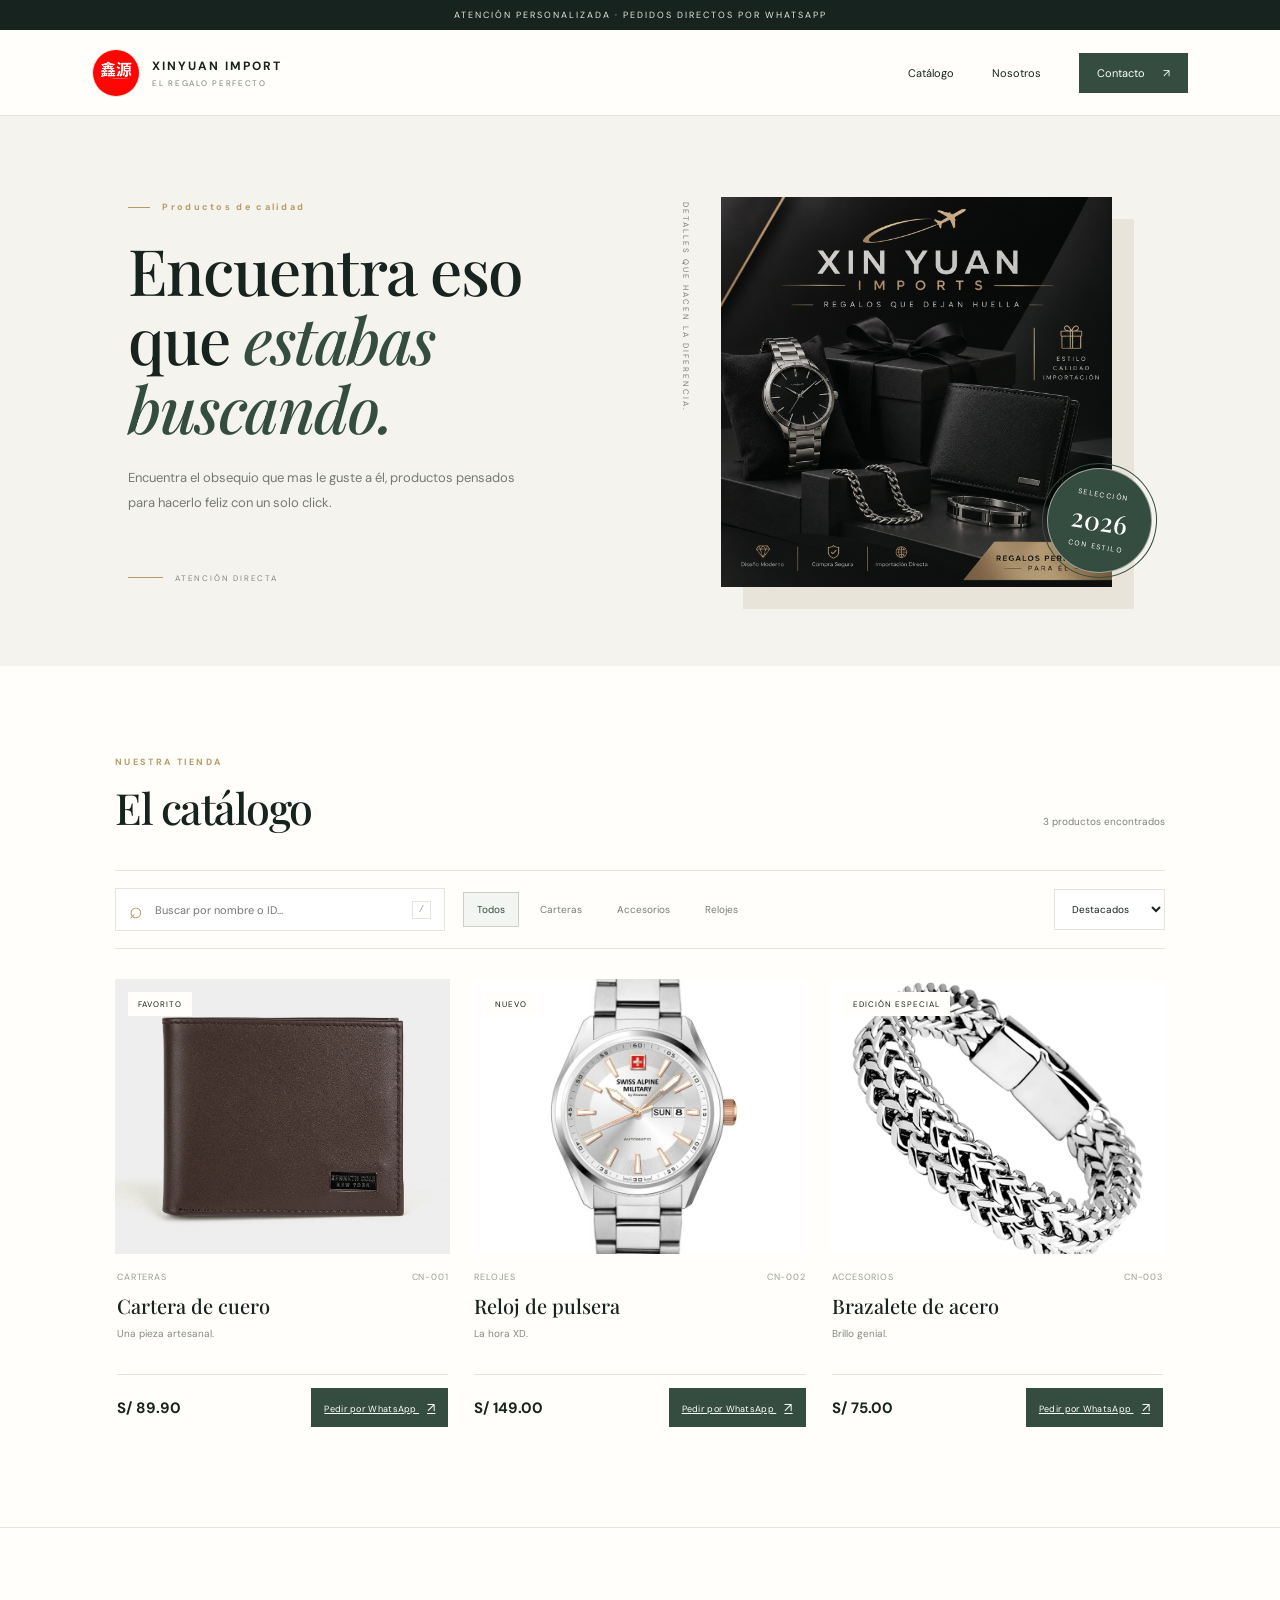
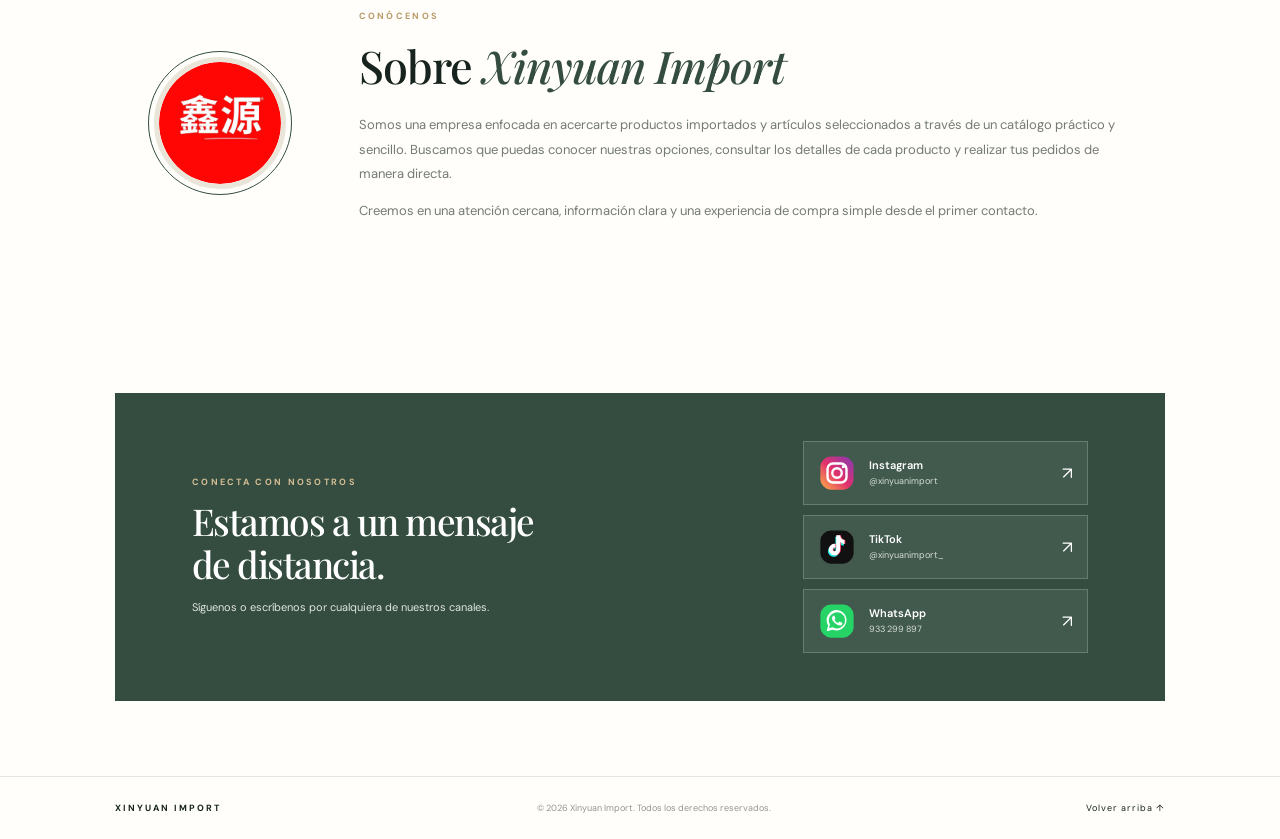
==== index.html @ 31ba53df "Primera beta" ====
<!doctype html>
<html lang="es">
<head>
  <meta charset="utf-8">
  <meta name="viewport" content="width=device-width, initial-scale=1">
  <meta name="theme-color" content="#101a17">
  <meta name="description" content="Xinyuan Import: catálogo de productos importados y atención directa por redes sociales.">
  <title>Xinyuan Import — Catálogo</title>
  <link rel="preconnect" href="https://fonts.googleapis.com">
  <link rel="preconnect" href="https://fonts.gstatic.com" crossorigin>
  <link href="https://fonts.googleapis.com/css2?family=DM+Sans:wght@400;500;600;700&family=Playfair+Display:wght@500;600;700&display=swap" rel="stylesheet">
  <link rel="stylesheet" href="styles.css">
</head>
<body>
  <div class="announcement">ATENCIÓN PERSONALIZADA · PEDIDOS DIRECTOS POR WHATSAPP</div>
  <header class="site-header">
    <a class="brand" href="#" aria-label="Xinyuan Import, inicio">
      <img class="brand-logo" src="img/logo.png" alt="Logo Xinyuan Import">
      <span><strong>XINYUAN IMPORT</strong><small>EL REGALO PERFECTO</small></span>
    </a>
    <nav><a href="#catalogo">Catálogo</a><a href="#nosotros">Nosotros</a><a class="nav-contact" href="#contacto">Contacto <span>↗</span></a></nav>
    <button class="menu-toggle" aria-label="Abrir menú">☰</button>
  </header>

  <main>
    <section class="hero">
      <div class="hero-copy">
        <p class="eyebrow"><span></span> Productos de calidad</p>
        <h1>Encuentra eso<br>que <em>estabas buscando.</em></h1>
        <p class="hero-desc">Encuentra el obsequio que mas le guste a él, productos pensados para hacerlo feliz con un solo click.</p>
        <div class="hero-note"><span class="note-line"></span> ATENCIÓN DIRECTA</div>
      </div>
      <div class="hero-art">
        <div class="hero-image"></div>
        <div class="hero-stamp"><span>SELECCIÓN</span><b>2026</b><span>CON ESTILO</span></div>
        <div class="hero-caption">DETALLES QUE HACEN LA DIFERENCIA.</div>
      </div>
    </section>

    <section class="catalog-section" id="catalogo">
      <div class="section-heading">
        <div><p class="eyebrow">NUESTRA TIENDA</p><h2>El catálogo</h2></div>
        <p class="results-label" id="resultsCount">Mostrando productos</p>
      </div>
      <div class="toolbar">
        <label class="search-box"><span>⌕</span><input id="searchInput" type="search" placeholder="Buscar por nombre o ID..." autocomplete="off"><kbd>/</kbd></label>
        <div class="filters" id="categoryFilters">
          <button class="filter-chip active" data-category="Todos">Todos</button>
          <button class="filter-chip" data-category="Carteras">Carteras</button>
          <button class="filter-chip" data-category="Accesorios">Accesorios</button>
          <button class="filter-chip" data-category="Relojes">Relojes</button>
        </div>
        <select id="sortSelect" aria-label="Ordenar productos">
          <option value="featured">Destacados</option><option value="low">Menor precio</option><option value="high">Mayor precio</option><option value="az">Nombre A-Z</option>
        </select>
      </div>
      <div class="product-grid" id="productGrid"></div>
      <div class="empty-state" id="emptyState" hidden><span>⌕</span><h3>No encontramos resultados</h3><p>Prueba con otro nombre o código de producto.</p><button id="clearSearch">Limpiar búsqueda</button></div>
    </section>

    <section class="about-section" id="nosotros">
      <div class="about-mark"><img src="img/sobre-nosotros.png" alt="Logo de Xinyuan Import" class="about-logo"></div>
      <div class="about-copy">
        <p class="eyebrow">CONÓCENOS</p>
        <h2>Sobre <em>Xinyuan Import</em></h2>
        <p>Somos una empresa enfocada en acercarte productos importados y artículos seleccionados a través de un catálogo práctico y sencillo. Buscamos que puedas conocer nuestras opciones, consultar los detalles de cada producto y realizar tus pedidos de manera directa.</p>
        <p>Creemos en una atención cercana, información clara y una experiencia de compra simple desde el primer contacto.</p>
      </div>
    </section>
    <section class="contact-banner" id="contacto">
      <div><p class="eyebrow">CONECTA CON NOSOTROS</p><h2>Estamos a un mensaje<br>de distancia.</h2><p class="contact-intro">Síguenos o escríbenos por cualquiera de nuestros canales.</p></div>
      <div class="social-links">
        <a class="social-link" href="https://www.instagram.com/xinyuanimport/" target="_blank" rel="noopener noreferrer" aria-label="Instagram de Xinyuan Import"><img class="social-logo" src="img/social-instagram.svg" alt="Logo de Instagram"><span><b>Instagram</b><small>@xinyuanimport</small></span><strong>↗</strong></a>
        <a class="social-link" href="https://www.tiktok.com/@xinyuanimport_" target="_blank" rel="noopener noreferrer" aria-label="TikTok de Xinyuan Import"><img class="social-logo" src="img/social-tiktok.svg" alt="Logo de TikTok"><span><b>TikTok</b><small>@xinyuanimport_</small></span><strong>↗</strong></a>
        <a class="social-link" id="generalWhatsapp" href="#" target="_blank" rel="noopener noreferrer" aria-label="WhatsApp de Xinyuan Import"><img class="social-logo" src="img/social-whatsapp.svg" alt="Logo de WhatsApp"><span><b>WhatsApp</b><small>933 299 897</small></span><strong>↗</strong></a>
      </div>
    </section>
  </main>
  <footer><a class="footer-brand" href="#">XINYUAN IMPORT</a><span>© 2026 Xinyuan Import. Todos los derechos reservados.</span><a href="#catalogo">Volver arriba ↑</a></footer>
  <script src="app.js"></script>
</body>
</html>
---- styles.css ----
:root{--ink:#17231f;--muted:#7b827d;--cream:#f5f3ed;--paper:#fffefa;--green:#344d40;--line:#e6e5dd;--gold:#b99a68}
*{box-sizing:border-box}html{scroll-behavior:smooth}body{margin:0;background:var(--paper);color:var(--ink);font-family:"DM Sans",sans-serif}.announcement{height:30px;background:var(--ink);color:#e9e7dd;text-align:center;font-size:9px;letter-spacing:2px;display:grid;place-items:center}.site-header{height:86px;padding:0 7.2%;display:flex;align-items:center;justify-content:space-between;border-bottom:1px solid var(--line);background:var(--paper)}.brand{display:flex;align-items:center;gap:12px;color:var(--ink);text-decoration:none}.brand-logo{width:48px;height:48px;object-fit:cover;display:block;border-radius:50%;overflow:hidden;border:1px solid var(--line)}.brand strong,.brand small{display:block}.brand strong{font-size:12px;letter-spacing:2px}.brand small{font-size:8px;letter-spacing:1.7px;color:var(--muted);margin-top:4px}.site-header nav{display:flex;align-items:center;gap:38px}.site-header nav a{font-size:11px;color:var(--ink);text-decoration:none}.site-header nav .nav-contact{background:var(--green);color:white;padding:13px 18px}.nav-contact span{margin-left:15px}.menu-toggle{display:none;background:none;border:0;font-size:22px}.hero{min-height:550px;display:grid;grid-template-columns:1fr 1fr;padding:72px 10% 70px;gap:8%;background:var(--cream);overflow:hidden}.hero-copy{align-self:center;max-width:510px}.eyebrow{font-size:9px;letter-spacing:2.3px;font-weight:700;color:var(--gold);margin:0 0 22px}.eyebrow span{display:inline-block;width:22px;height:1px;background:var(--gold);vertical-align:middle;margin-right:8px}.hero h1,.section-heading h2,.contact-banner h2{font-family:"Playfair Display",serif;font-weight:500;letter-spacing:-1.5px}.hero h1{font-size:clamp(42px,5vw,66px);line-height:1.08;margin:0}.hero h1 em{color:var(--green);font-weight:500}.hero-desc{font-size:13px;line-height:1.9;color:#747a74;max-width:405px;margin:24px 0 28px}.primary-btn,.light-btn{display:inline-flex;align-items:center;justify-content:space-between;gap:35px;padding:16px 19px;background:var(--green);color:white;text-decoration:none;font-size:10px;letter-spacing:.5px;transition:.25s}.primary-btn:hover{background:#20352a;transform:translateY(-2px)}.primary-btn span,.light-btn span{font-size:16px}.hero-note{margin-top:57px;font-size:8px;letter-spacing:1.8px;color:#858980;display:flex;align-items:center;gap:12px}.note-line{width:35px;height:1px;background:var(--gold)}.hero-art{position:relative;min-height:390px;display:flex;align-items:center;justify-content:center}.hero-image{width:83%;height:390px;background:linear-gradient(145deg,rgba(20,35,27,.05),rgba(20,35,27,.25)),url("img/inicio.png") center/cover;box-shadow:22px 22px 0 #e8e4d9}.hero-stamp{position:absolute;right:0;bottom:23px;width:105px;height:105px;border-radius:50%;background:var(--green);color:white;display:flex;flex-direction:column;align-items:center;justify-content:center;gap:4px;transform:rotate(9deg);border:1px solid #ffffff80;outline:1px solid var(--green);outline-offset:4px}.hero-stamp span{font-size:7px;letter-spacing:1.5px}.hero-stamp b{font-family:"Playfair Display";font-size:26px;font-weight:500}.hero-caption{position:absolute;left:0;top:14px;writing-mode:vertical-rl;font-size:8px;letter-spacing:2px;color:#7c8179}.catalog-section{padding:90px 9% 100px}.section-heading{display:flex;justify-content:space-between;align-items:end;margin-bottom:34px}.section-heading .eyebrow{margin-bottom:10px}.section-heading h2{font-size:43px;margin:0}.results-label{font-size:10px;color:var(--muted);margin-bottom:8px}.toolbar{display:flex;align-items:center;gap:18px;padding:17px 0;border-top:1px solid var(--line);border-bottom:1px solid var(--line);margin-bottom:30px}.search-box{height:43px;border:1px solid var(--line);display:flex;align-items:center;gap:10px;padding:0 13px;flex:1;max-width:330px;background:white}.search-box>span{font-size:23px;color:var(--gold)}.search-box input{border:0;outline:0;min-width:0;flex:1;font:11px "DM Sans";color:var(--ink)}.search-box kbd{font-size:9px;color:#9a9d96;border:1px solid var(--line);padding:3px 6px}.filters{display:flex;gap:7px;flex:1;flex-wrap:wrap}.filter-chip{border:1px solid transparent;background:transparent;padding:10px 13px;font:10px "DM Sans";color:#777e77;cursor:pointer}.filter-chip.active,.filter-chip:hover{border-color:#c9d0c8;background:#f2f5f1;color:var(--green)}select{border:1px solid var(--line);background:white;padding:12px 13px;font:10px "DM Sans";color:var(--ink);outline:none}.product-grid{display:grid;grid-template-columns:repeat(3,1fr);gap:38px 22px}.product-card{min-width:0;animation:appear .4s ease both}@keyframes appear{from{opacity:0;transform:translateY(10px)}to{opacity:1;transform:none}}.product-image-wrap{height:275px;background:#f0eee7;position:relative;overflow:hidden}.product-image-wrap img{width:100%;height:100%;object-fit:cover;transition:transform .6s}.product-card:hover .product-image-wrap img{transform:scale(1.045)}.product-tag{position:absolute;top:13px;left:13px;background:#fffefa;padding:7px 10px;font-size:8px;letter-spacing:1px;text-transform:uppercase}.product-info{padding:17px 2px 0}.product-meta{display:flex;justify-content:space-between;color:#999d95;font-size:9px;letter-spacing:.8px}.product-info h3{font-family:"Playfair Display";font-size:20px;font-weight:500;margin:9px 0 6px}.product-description{font-size:10px;line-height:1.7;color:#858981;min-height:34px;margin:0 0 15px}.product-bottom{display:flex;align-items:center;justify-content:space-between;border-top:1px solid var(--line);padding-top:13px}.price{font-size:15px;font-weight:700}.order-btn{background:var(--green);color:white;border:0;padding:11px 13px;font:9px "DM Sans";letter-spacing:.3px;cursor:pointer;transition:.2s}.order-btn:hover{background:#20352a}.order-btn span{margin-left:8px;font-size:13px}.empty-state{text-align:center;padding:65px 20px;color:var(--muted)}.empty-state>span{font-size:36px;color:var(--gold)}.empty-state h3{font-family:"Playfair Display";font-size:25px;color:var(--ink);font-weight:500;margin:12px}.empty-state p{font-size:12px}.empty-state button{background:none;border:0;color:var(--green);text-decoration:underline;cursor:pointer;font:11px "DM Sans";margin-top:10px}.service-strip{background:#f4f3ed;padding:34px 10%;display:grid;grid-template-columns:repeat(3,1fr);gap:25px}.service-strip>div{display:flex;align-items:center;justify-content:center;gap:14px}.service-icon{width:39px;height:39px;border:1px solid #d8d6ca;border-radius:50%;display:grid;place-items:center;color:var(--gold);font-size:17px}.service-strip p{margin:0}.service-strip b,.service-strip small{display:block}.service-strip b{font-size:11px;font-weight:600}.service-strip small{font-size:9px;color:var(--muted);margin-top:5px}.contact-banner{margin:75px 9%;padding:48px 6%;background:var(--green);color:white;display:flex;align-items:center;justify-content:space-between}.contact-banner .eyebrow{color:#d4bc92;margin-bottom:12px}.contact-banner h2{font-size:37px;line-height:1.15;margin:0}.light-btn{background:#f5f3ed;color:var(--ink)}.light-btn:hover{background:white;transform:translateY(-2px)}footer{border-top:1px solid var(--line);padding:25px 9%;display:flex;justify-content:space-between;align-items:center;color:#92978f;font-size:9px}footer a{color:var(--ink);text-decoration:none;font-size:9px;letter-spacing:1px}.footer-brand{font-weight:700;letter-spacing:2px}
@media(max-width:900px){.hero{padding:60px 7%;gap:4%}.catalog-section{padding:70px 6%}.product-grid{grid-template-columns:repeat(2,1fr)}.toolbar{flex-wrap:wrap}.search-box{max-width:none;flex-basis:100%}.filters{order:2}.toolbar select{margin-left:auto}.service-strip{padding:30px 5%}.contact-banner{margin:55px 6%}}
@media(max-width:600px){.site-header{height:70px;padding:0 5%}.site-header nav{display:none;position:absolute;top:100px;left:0;right:0;background:var(--paper);padding:20px 6%;z-index:5;flex-direction:column;align-items:flex-start;gap:20px;border-bottom:1px solid var(--line)}.site-header nav.open{display:flex}.menu-toggle{display:block}.hero{grid-template-columns:1fr;padding:55px 7% 50px}.hero h1{font-size:48px}.hero-art{min-height:310px;margin-top:25px}.hero-image{height:290px;width:86%}.hero-note{margin-top:35px}.catalog-section{padding:60px 5%}.section-heading h2{font-size:36px}.results-label{font-size:9px}.product-grid{grid-template-columns:1fr 1fr;gap:27px 12px}.product-image-wrap{height:190px}.product-info h3{font-size:17px}.product-description{font-size:9px}.product-bottom{align-items:flex-start;gap:8px;flex-direction:column}.order-btn{width:100%}.filters{gap:2px}.filter-chip{padding:8px}.service-strip{grid-template-columns:1fr;gap:18px;align-items:start}.service-strip>div{justify-content:flex-start}.contact-banner{margin:45px 5%;padding:35px 7%;display:block}.contact-banner h2{font-size:32px}.light-btn{margin-top:25px;width:100%;font-size:9px}footer{padding:22px 5%;gap:12px;flex-wrap:wrap}footer span{order:3;width:100%}}
@media(max-width:380px){.product-grid{grid-template-columns:1fr}.product-image-wrap{height:250px}}

/* Secciones Nosotros y Contacto */
.about-section{padding:82px 12%;display:grid;grid-template-columns:150px 1fr;gap:55px;align-items:center;background:#fffefa;border-top:1px solid var(--line)}
.about-mark{width:132px;height:132px;border-radius:50%;display:grid;place-items:center;background:#fffefa;border:5px solid #e9e5d9;outline:1px solid var(--green);outline-offset:5px;overflow:hidden}.about-logo{width:100%;height:100%;display:block;object-fit:contain;border-radius:50%}
.about-copy{max-width:760px}.about-copy .eyebrow{margin-bottom:13px}.about-copy h2{font-family:"Playfair Display",serif;font-size:clamp(32px,4vw,45px);font-weight:500;letter-spacing:-1px;margin:0 0 18px}.about-copy h2 em{color:var(--green);font-weight:500}.about-copy>p:not(.eyebrow){font-size:13px;line-height:1.9;color:#747a74;margin:0 0 12px}
.contact-intro{font-size:11px;line-height:1.7;color:#e2e7e1;margin:13px 0 0;max-width:330px}.social-links{display:grid;gap:10px;min-width:min(100%,285px)}.social-link{display:flex;align-items:center;gap:13px;padding:12px 14px;background:#ffffff12;border:1px solid #ffffff35;color:#fff;text-decoration:none;transition:background .2s,transform .2s}.social-link:hover{background:#ffffff22;transform:translateX(3px)}.social-symbol{width:36px;height:36px;display:grid;place-items:center;border:1px solid #ffffff75;border-radius:50%;font-size:12px;font-weight:700;text-transform:lowercase}.social-link>span:nth-child(2){display:grid;gap:3px;flex:1}.social-link b{font-size:11px;font-weight:600}.social-link small{font-size:9px;color:#d4ddd5}.social-link>strong{font-size:17px;font-weight:400}
@media(max-width:600px){.brand-logo{width:42px;height:42px}.about-section{padding:58px 7%;grid-template-columns:1fr;gap:30px}.about-mark{width:100px;height:100px}.about-copy h2{font-size:35px}.contact-banner{display:block}.social-links{margin-top:25px;width:100%}.social-link{width:100%}}

/* Logotipos de redes sociales guardados localmente en img/ */
.social-logo{width:38px;height:38px;object-fit:contain;display:block;flex:0 0 38px;border-radius:50%}
/* Acceso a la ficha individual desde la fotografía del catálogo */
.product-image-link{display:block;color:inherit;text-decoration:none}
.product-image-wrap{cursor:pointer}
.view-product-hint{position:absolute;right:12px;bottom:12px;padding:9px 12px;background:#17231fdf;color:#fff;font-size:9px;letter-spacing:.4px;opacity:0;transform:translateY(5px);transition:.25s}
.product-image-link:hover .view-product-hint,.product-image-link:focus-visible .view-product-hint{opacity:1;transform:none}
/* Ficha de producto y carrusel */
.detail-page{background:var(--paper)}
.detail-header{height:82px}
.back-catalog-header,.back-catalog{font-size:11px;color:var(--green);text-decoration:none}
.back-catalog-header:hover,.back-catalog:hover{text-decoration:underline}
.product-detail-shell{max-width:1180px;margin:0 auto;padding:66px 6% 90px;min-height:65vh}
.product-detail-layout{display:grid;grid-template-columns:minmax(0,1.1fr) minmax(300px,.9fr);gap:7%;align-items:start}
.detail-gallery{min-width:0}
.detail-main-image{height:510px;position:relative;background:#f0eee7;display:grid;place-items:center;overflow:hidden}
.detail-main-image>img{width:100%;height:100%;object-fit:contain}
.gallery-arrow{position:absolute;top:50%;transform:translateY(-50%);width:44px;height:44px;border:0;border-radius:50%;background:#fffefaed;color:var(--ink);font-size:30px;line-height:1;cursor:pointer;box-shadow:0 3px 15px #00000012;transition:.2s}
.gallery-arrow:hover{background:var(--green);color:white}
.gallery-arrow.prev{left:15px}.gallery-arrow.next{right:15px}
.gallery-counter{position:absolute;right:15px;bottom:15px;background:#17231fdb;color:#fff;padding:7px 10px;font-size:10px;letter-spacing:.5px}
.gallery-thumbnails{display:flex;gap:10px;overflow-x:auto;padding:13px 1px 4px}
.gallery-thumb{width:74px;height:74px;flex:0 0 74px;padding:0;border:1px solid var(--line);background:#f0eee7;cursor:pointer;opacity:.72;overflow:hidden}
.gallery-thumb.active{border:2px solid var(--green);opacity:1}
.gallery-thumb img{width:100%;height:100%;object-fit:cover}
.detail-info{padding:15px 0}.detail-info .eyebrow{margin-bottom:15px}.detail-info h1{font:500 clamp(34px,4vw,49px)/1.12 "Playfair Display",serif;letter-spacing:-1px;margin:15px 0}.detail-tag{display:inline-block;background:var(--cream);padding:7px 10px;color:var(--green);font-size:9px;letter-spacing:1px;text-transform:uppercase}.detail-price{font-size:23px;font-weight:700;margin:0 0 22px}.detail-description{font-size:13px;line-height:1.9;color:#747a74;max-width:470px}.detail-specs{border-top:1px solid var(--line);border-bottom:1px solid var(--line);padding:18px 0;margin:27px 0;display:grid;gap:17px}.detail-specs>div{display:flex;justify-content:space-between;gap:15px}.detail-specs small{font-size:9px;letter-spacing:1px;color:#92978f}.detail-specs b{font-size:10px;font-weight:600;text-align:right}.detail-order{width:100%;max-width:360px}.back-catalog{display:block;margin-top:22px}.product-not-found{text-align:center;grid-column:1/-1;padding:80px 20px}.product-not-found h1{font:500 38px "Playfair Display",serif;margin:12px 0 25px}
@media(max-width:800px){.product-detail-layout{grid-template-columns:1fr;gap:30px}.detail-main-image{height:min(72vw,500px)}.product-detail-shell{padding:40px 6% 65px}.detail-info{padding:0}.detail-header{padding:0 5%}}
@media(max-width:600px){.social-logo{width:36px;height:36px;flex-basis:36px}.view-product-hint{opacity:1;transform:none;font-size:8px;padding:7px 9px}.back-catalog-header{font-size:10px}.detail-main-image{height:390px}.detail-info h1{font-size:36px}.detail-price{font-size:21px}.gallery-thumb{width:62px;height:62px;flex-basis:62px}.gallery-arrow{width:39px;height:39px}}
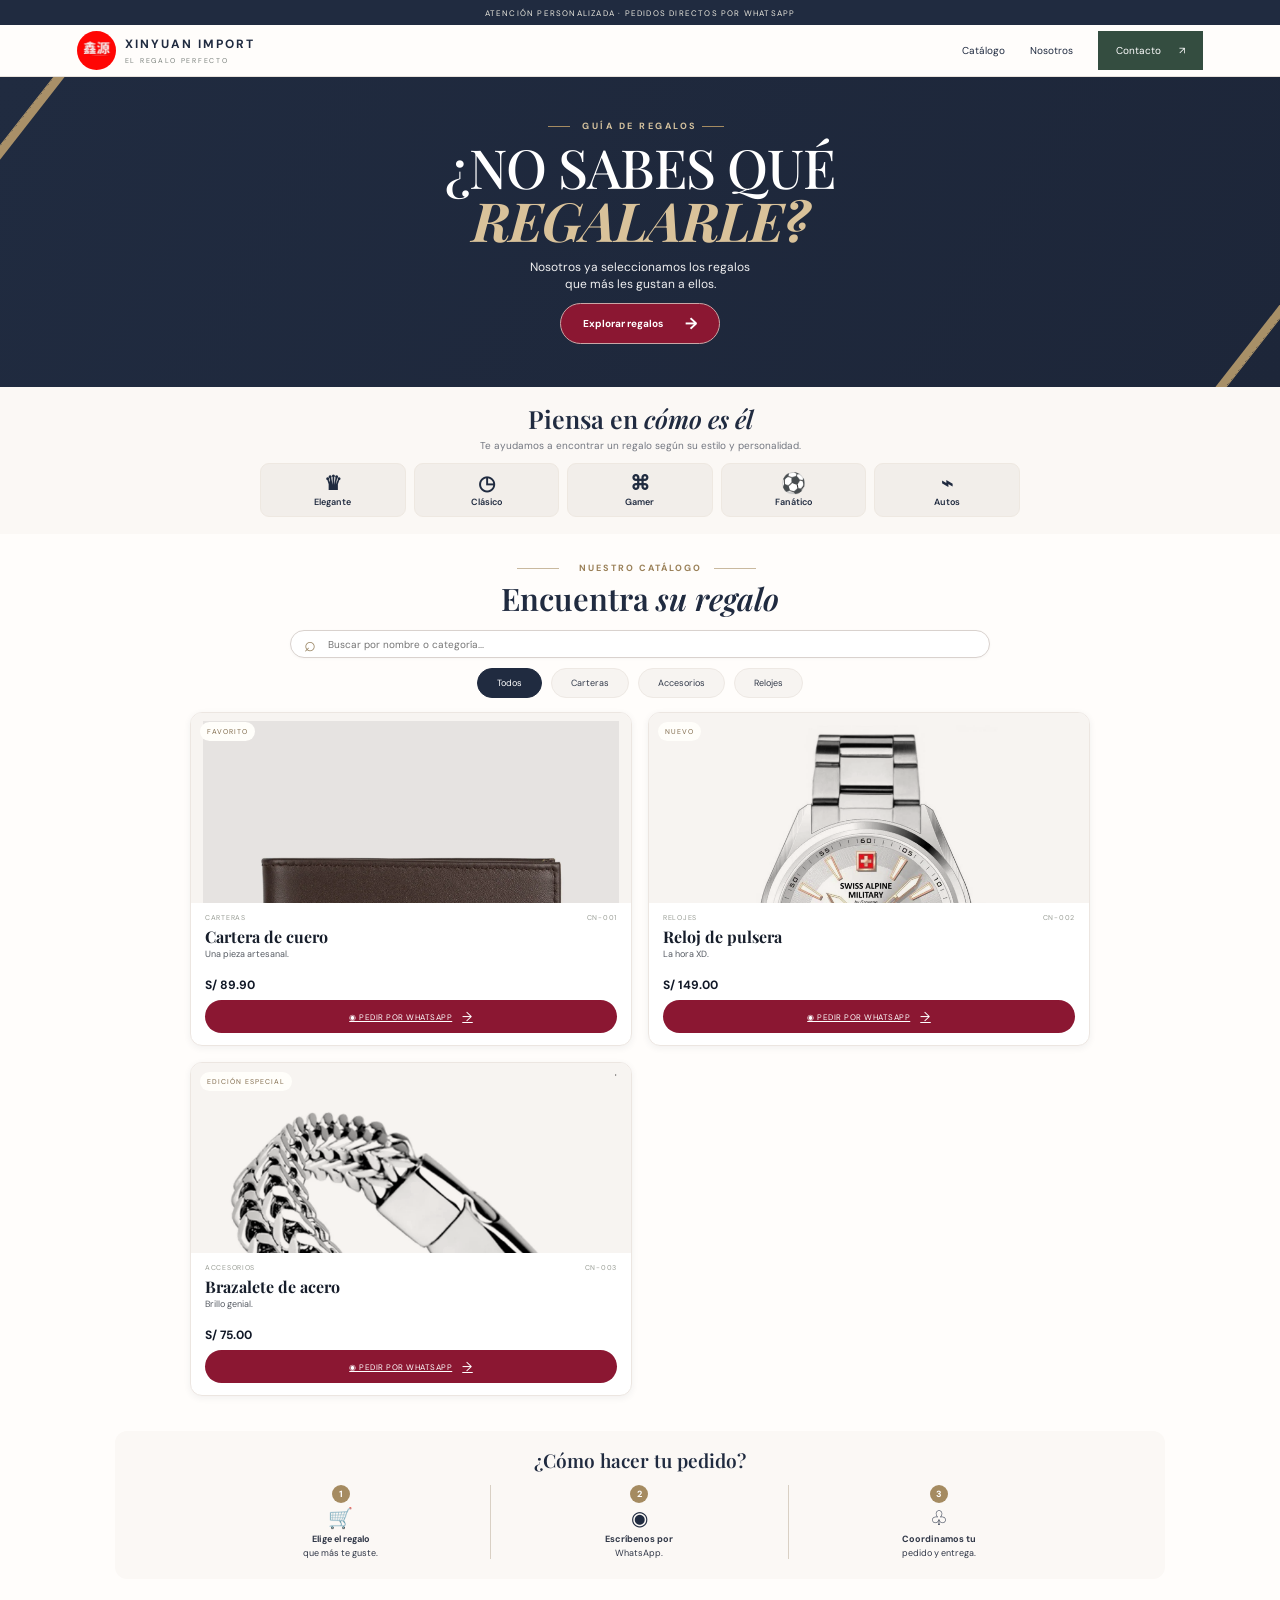
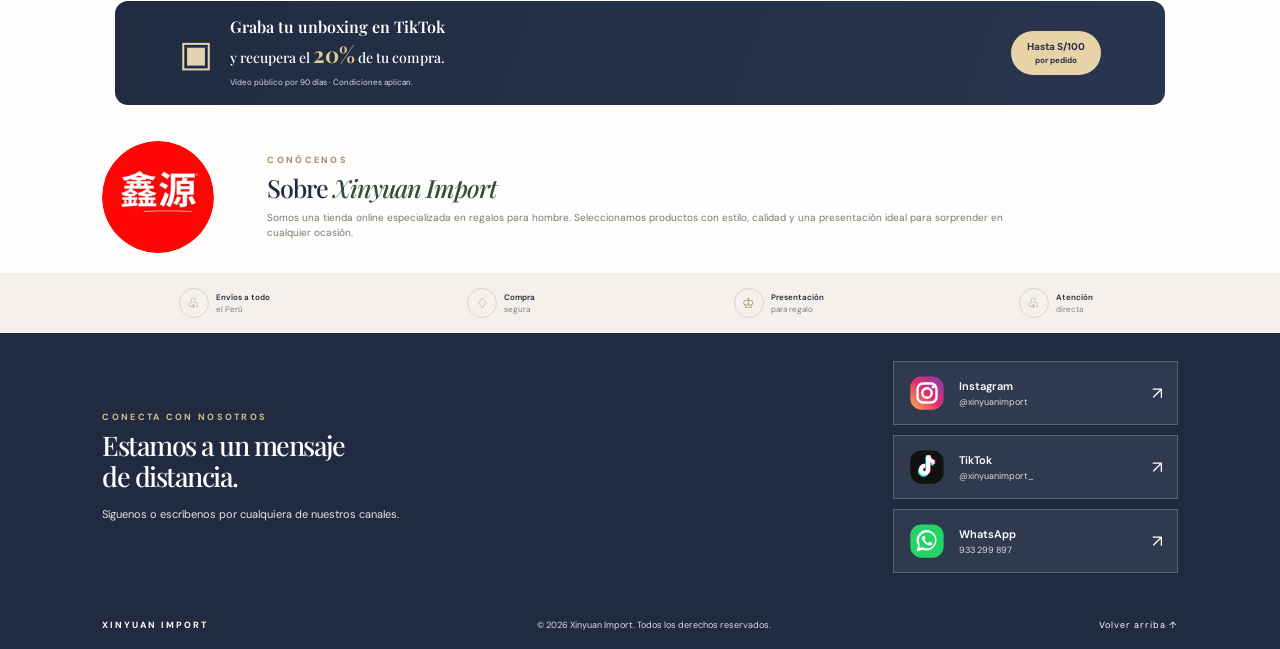
==== commit 23ec0926: "Segunda beta" ====
--- a/index.html
+++ b/index.html
@@ -24,26 +24,33 @@
 
   <main>
     <section class="hero">
-      <div class="hero-copy">
-        <p class="eyebrow"><span></span> Productos de calidad</p>
-        <h1>Encuentra eso<br>que <em>estabas buscando.</em></h1>
-        <p class="hero-desc">Encuentra el obsequio que mas le guste a él, productos pensados para hacerlo feliz con un solo click.</p>
-        <div class="hero-note"><span class="note-line"></span> ATENCIÓN DIRECTA</div>
+      <div class="hero-inner">
+        <p class="eyebrow"><span></span> GUÍA DE REGALOS <span></span></p>
+        <h1>¿NO SABES QUÉ<br><em>REGALARLE?</em></h1>
+        <p class="hero-desc">Nosotros ya seleccionamos los regalos<br>que más les gustan a ellos.</p>
+        <a class="hero-cta" href="#catalogo">Explorar regalos <span>→</span></a>
       </div>
-      <div class="hero-art">
-        <div class="hero-image"></div>
-        <div class="hero-stamp"><span>SELECCIÓN</span><b>2026</b><span>CON ESTILO</span></div>
-        <div class="hero-caption">DETALLES QUE HACEN LA DIFERENCIA.</div>
+    </section>
+
+    <section class="personality-section" aria-labelledby="personality-title">
+      <h2 id="personality-title">Piensa en <em>cómo es él</em></h2>
+      <p>Te ayudamos a encontrar un regalo según su estilo y personalidad.</p>
+      <div class="personality-grid">
+        <button class="personality-chip" data-category="Accesorios"><span>♛</span>Elegante</button>
+        <button class="personality-chip" data-category="Relojes"><span>◷</span>Clásico</button>
+        <button class="personality-chip" data-category="Todos"><span>⌘</span>Gamer</button>
+        <button class="personality-chip" data-category="Todos"><span>⚽</span>Fanático</button>
+        <button class="personality-chip" data-category="Todos"><span>⌁</span>Autos</button>
       </div>
     </section>
 
     <section class="catalog-section" id="catalogo">
-      <div class="section-heading">
-        <div><p class="eyebrow">NUESTRA TIENDA</p><h2>El catálogo</h2></div>
-        <p class="results-label" id="resultsCount">Mostrando productos</p>
+      <div class="catalog-title">
+        <p class="eyebrow"><span></span> NUESTRO CATÁLOGO <span></span></p>
+        <h2>Encuentra <em>su regalo</em></h2>
       </div>
       <div class="toolbar">
-        <label class="search-box"><span>⌕</span><input id="searchInput" type="search" placeholder="Buscar por nombre o ID..." autocomplete="off"><kbd>/</kbd></label>
+        <label class="search-box"><span>⌕</span><input id="searchInput" type="search" placeholder="Buscar por nombre o categoría..." autocomplete="off"></label>
         <div class="filters" id="categoryFilters">
           <button class="filter-chip active" data-category="Todos">Todos</button>
           <button class="filter-chip" data-category="Carteras">Carteras</button>
@@ -55,7 +62,22 @@
         </select>
       </div>
       <div class="product-grid" id="productGrid"></div>
-      <div class="empty-state" id="emptyState" hidden><span>⌕</span><h3>No encontramos resultados</h3><p>Prueba con otro nombre o código de producto.</p><button id="clearSearch">Limpiar búsqueda</button></div>
+      <div class="empty-state" id="emptyState" hidden><span>⌕</span><h3>No encontramos resultados</h3><p>Prueba con otro nombre o categoría.</p><button id="clearSearch">Limpiar búsqueda</button></div>
+    </section>
+
+    <section class="how-section">
+      <h2>¿Cómo hacer tu pedido?</h2>
+      <div class="steps-grid">
+        <div class="step"><b>1</b><span>🛒</span><strong>Elige el regalo</strong><small>que más te guste.</small></div>
+        <div class="step"><b>2</b><span>◉</span><strong>Escríbenos por</strong><small>WhatsApp.</small></div>
+        <div class="step"><b>3</b><span>♧</span><strong>Coordinamos tu</strong><small>pedido y entrega.</small></div>
+      </div>
+    </section>
+
+    <section class="promo-strip">
+      <div class="promo-icon">▣</div>
+      <div><h2>Graba tu unboxing en TikTok</h2><p>y recupera el <strong>20%</strong> de tu compra.</p><small>Video público por 90 días · Condiciones aplican.</small></div>
+      <span class="promo-pill">Hasta S/100<br><small>por pedido</small></span>
     </section>
 
     <section class="about-section" id="nosotros">
@@ -63,16 +85,21 @@
       <div class="about-copy">
         <p class="eyebrow">CONÓCENOS</p>
         <h2>Sobre <em>Xinyuan Import</em></h2>
-        <p>Somos una empresa enfocada en acercarte productos importados y artículos seleccionados a través de un catálogo práctico y sencillo. Buscamos que puedas conocer nuestras opciones, consultar los detalles de cada producto y realizar tus pedidos de manera directa.</p>
-        <p>Creemos en una atención cercana, información clara y una experiencia de compra simple desde el primer contacto.</p>
+        <p>Somos una tienda online especializada en regalos para hombre. Seleccionamos productos con estilo, calidad y una presentación ideal para sorprender en cualquier ocasión.</p>
       </div>
+    </section>
+    <section class="service-strip">
+      <div><span class="service-icon">♧</span><p><b>Envíos a todo</b><small>el Perú</small></p></div>
+      <div><span class="service-icon">♢</span><p><b>Compra</b><small>segura</small></p></div>
+      <div><span class="service-icon">♔</span><p><b>Presentación</b><small>para regalo</small></p></div>
+      <div><span class="service-icon">♧</span><p><b>Atención</b><small>directa</small></p></div>
     </section>
     <section class="contact-banner" id="contacto">
       <div><p class="eyebrow">CONECTA CON NOSOTROS</p><h2>Estamos a un mensaje<br>de distancia.</h2><p class="contact-intro">Síguenos o escríbenos por cualquiera de nuestros canales.</p></div>
       <div class="social-links">
-        <a class="social-link" href="https://www.instagram.com/xinyuanimport/" target="_blank" rel="noopener noreferrer" aria-label="Instagram de Xinyuan Import"><img class="social-logo" src="img/social-instagram.svg" alt="Logo de Instagram"><span><b>Instagram</b><small>@xinyuanimport</small></span><strong>↗</strong></a>
-        <a class="social-link" href="https://www.tiktok.com/@xinyuanimport_" target="_blank" rel="noopener noreferrer" aria-label="TikTok de Xinyuan Import"><img class="social-logo" src="img/social-tiktok.svg" alt="Logo de TikTok"><span><b>TikTok</b><small>@xinyuanimport_</small></span><strong>↗</strong></a>
-        <a class="social-link" id="generalWhatsapp" href="#" target="_blank" rel="noopener noreferrer" aria-label="WhatsApp de Xinyuan Import"><img class="social-logo" src="img/social-whatsapp.svg" alt="Logo de WhatsApp"><span><b>WhatsApp</b><small>933 299 897</small></span><strong>↗</strong></a>
+        <a class="social-link" href="https://www.instagram.com/xinyuanimport/" target="_blank" rel="noopener noreferrer"><img class="social-logo" src="img/social-instagram.svg" alt=""><span><b>Instagram</b><small>@xinyuanimport</small></span><strong>↗</strong></a>
+        <a class="social-link" href="https://www.tiktok.com/@xinyuanimport_" target="_blank" rel="noopener noreferrer"><img class="social-logo" src="img/social-tiktok.svg" alt=""><span><b>TikTok</b><small>@xinyuanimport_</small></span><strong>↗</strong></a>
+        <a class="social-link" id="generalWhatsapp" href="#" target="_blank" rel="noopener noreferrer"><img class="social-logo" src="img/social-whatsapp.svg" alt=""><span><b>WhatsApp</b><small>933 299 897</small></span><strong>↗</strong></a>
       </div>
     </section>
   </main>
--- a/styles.css
+++ b/styles.css
@@ -39,3 +39,99 @@
 .detail-info{padding:15px 0}.detail-info .eyebrow{margin-bottom:15px}.detail-info h1{font:500 clamp(34px,4vw,49px)/1.12 "Playfair Display",serif;letter-spacing:-1px;margin:15px 0}.detail-tag{display:inline-block;background:var(--cream);padding:7px 10px;color:var(--green);font-size:9px;letter-spacing:1px;text-transform:uppercase}.detail-price{font-size:23px;font-weight:700;margin:0 0 22px}.detail-description{font-size:13px;line-height:1.9;color:#747a74;max-width:470px}.detail-specs{border-top:1px solid var(--line);border-bottom:1px solid var(--line);padding:18px 0;margin:27px 0;display:grid;gap:17px}.detail-specs>div{display:flex;justify-content:space-between;gap:15px}.detail-specs small{font-size:9px;letter-spacing:1px;color:#92978f}.detail-specs b{font-size:10px;font-weight:600;text-align:right}.detail-order{width:100%;max-width:360px}.back-catalog{display:block;margin-top:22px}.product-not-found{text-align:center;grid-column:1/-1;padding:80px 20px}.product-not-found h1{font:500 38px "Playfair Display",serif;margin:12px 0 25px}
 @media(max-width:800px){.product-detail-layout{grid-template-columns:1fr;gap:30px}.detail-main-image{height:min(72vw,500px)}.product-detail-shell{padding:40px 6% 65px}.detail-info{padding:0}.detail-header{padding:0 5%}}
 @media(max-width:600px){.social-logo{width:36px;height:36px;flex-basis:36px}.view-product-hint{opacity:1;transform:none;font-size:8px;padding:7px 9px}.back-catalog-header{font-size:10px}.detail-main-image{height:390px}.detail-info h1{font-size:36px}.detail-price{font-size:21px}.gallery-thumb{width:62px;height:62px;flex-basis:62px}.gallery-arrow{width:39px;height:39px}}
+
+
+/* --- Rediseño editorial inspirado en la referencia --- */
+:root{--ink:#202b40;--navy:#202b40;--wine:#8b1732;--gold:#a58b61;--cream:#f7f3ef;--paper:#fffdfb;--line:#e8e2dc}
+body{background:#fffdfb;color:var(--navy)}
+.announcement{height:25px;background:#202b40;font-size:8px;letter-spacing:1.2px}
+.site-header{height:52px;padding:0 6%;background:#fffdfb}
+.brand{gap:9px}.brand-logo{width:39px;height:39px;border:0}.brand strong{font-size:12px;letter-spacing:2px;color:#202b40}.brand small{font-size:7px}
+.site-header nav{gap:25px}.site-header nav a{font-size:10px}
+.menu-toggle{color:var(--navy)}
+.hero{min-height:0;height:270px;display:flex;justify-content:center;align-items:center;text-align:center;padding:28px 6%;background:linear-gradient(120deg,#202b40,#1d2639);color:white;position:relative}
+.hero:before,.hero:after{content:"";position:absolute;width:105px;height:105px;border:1px solid #b89c6d;transform:rotate(38deg);opacity:.9}
+.hero:before{left:-65px;top:-56px;box-shadow:8px 8px 0 #b89c6d}
+.hero:after{right:-65px;bottom:-56px;box-shadow:-8px -8px 0 #b89c6d}
+.hero-inner{position:relative;z-index:1}
+.hero .eyebrow{color:#d6c39f;margin:0 0 9px;letter-spacing:2.5px}
+.hero h1{font-size:clamp(35px,5vw,54px);line-height:.98;letter-spacing:-1px;margin:0;color:#fff;font-weight:500}
+.hero h1 em{color:#d9c29a;font-weight:700}
+.hero-desc{font-size:12px;line-height:1.45;color:#f0f0f1;margin:12px auto 10px}
+.hero-cta{display:inline-flex;gap:22px;align-items:center;background:var(--wine);color:white;text-decoration:none;border:1px solid #caa6a6;border-radius:30px;padding:9px 22px;font-size:10px;font-weight:700}
+.hero-cta span{font-size:16px}
+.personality-section{text-align:center;padding:15px 5% 17px;background:#fbf8f5}
+.personality-section h2,.catalog-title h2,.how-section h2{font-family:"Playfair Display",serif;font-weight:600;margin:0;color:#202b40}
+.personality-section h2{font-size:25px}.personality-section h2 em,.catalog-title h2 em{font-style:italic}
+.personality-section>p{font-size:10px;color:#737780;margin:4px 0 11px}
+.personality-grid{display:grid;grid-template-columns:repeat(5,minmax(0,1fr));gap:8px;max-width:760px;margin:auto}
+.personality-chip{background:#f2eeea;border:1px solid #eee8e1;border-radius:9px;min-height:54px;display:flex;flex-direction:column;align-items:center;justify-content:center;gap:3px;color:#202b40;font:600 9px "DM Sans";cursor:pointer;transition:.2s}
+.personality-chip span{font-size:20px;line-height:1;color:#202b40}.personality-chip:hover{background:#e9e1d7;transform:translateY(-2px)}
+.catalog-section{padding:23px 6% 35px;max-width:1160px;margin:auto}
+.catalog-title{text-align:center;margin-bottom:11px}
+.catalog-title .eyebrow{display:flex;align-items:center;justify-content:center;gap:12px;margin:0 0 3px;color:#9a8058;font-size:9px;letter-spacing:2px}
+.catalog-title .eyebrow span{display:inline-block;width:42px;height:1px;background:#c9b99f}
+.catalog-title h2{font-size:31px}
+.toolbar{border:0;padding:0;display:flex;flex-direction:column;gap:10px;margin:0 auto 14px;max-width:700px}
+.search-box{height:35px;width:100%;max-width:none;border:1px solid #d9d2ce;border-radius:18px;padding:0 13px;box-shadow:0 1px 3px #00000008}
+.search-box>span{font-size:20px;color:#9b8766}.search-box input{font-size:10px}.search-box kbd{display:none}
+.filters{justify-content:center;gap:9px;flex:initial}
+.filter-chip{border:1px solid #eee9e4;border-radius:20px;padding:8px 19px;background:#f7f4f1;color:#333b4b;font-size:9px}
+.filter-chip.active,.filter-chip:hover{background:#202b40;border-color:#202b40;color:#fff}
+.toolbar select{display:none}
+.product-grid{grid-template-columns:repeat(2,minmax(0,1fr));gap:12px 14px;max-width:900px;margin:0 auto}
+.product-card{background:#fff;border:1px solid #ece6e1;border-radius:12px;overflow:hidden;box-shadow:0 2px 7px #202b4010;min-width:0}
+.product-image-wrap{height:155px;background:#f7f4f1;display:grid;place-items:center;padding:8px 12px}
+.product-image-wrap img{width:100%;height:100%;object-fit:contain;mix-blend-mode:multiply}
+.product-tag{top:9px;left:9px;border-radius:12px;color:#806b4c;font-size:7px;padding:5px 7px}
+.product-info{padding:8px 11px 10px}
+.product-meta{font-size:7px;letter-spacing:.7px}
+.product-info h3{font-size:16px;font-weight:700;margin:4px 0 1px;color:#171e2b}
+.product-description{font-size:9px;line-height:1.35;color:#565b63;min-height:24px;margin:0 0 5px}
+.product-bottom{border:0;padding:0;display:flex;align-items:stretch;gap:7px;flex-direction:column}
+.price{font-size:12px;color:#111827}
+.order-btn{display:flex;justify-content:center;align-items:center;width:100%;border-radius:18px;background:var(--wine);padding:8px 8px;font-size:8px;letter-spacing:.5px;text-transform:uppercase}
+.order-btn:hover{background:#6e1027}.order-btn span{margin-left:10px}
+.product-image-link:hover .view-product-hint{opacity:1}
+.empty-state{padding:35px 15px}
+.how-section{max-width:1050px;margin:0 auto 22px;padding:16px 6% 20px;background:#fbf8f5;text-align:center;border-radius:12px}
+.how-section h2{font-size:19px;margin-bottom:12px}
+.steps-grid{display:grid;grid-template-columns:repeat(3,1fr)}
+.step{position:relative;display:flex;flex-direction:column;align-items:center;gap:2px;padding:0 12px;border-right:1px solid #d9d0c4}
+.step:last-child{border:0}.step>b{width:18px;height:18px;display:grid;place-items:center;border-radius:50%;background:#a58b61;color:white;font-size:9px}
+.step>span{font-size:20px;color:#202b40}.step strong,.step small{font-size:9px;color:#303747}.step small{font-weight:400}
+.promo-strip{max-width:1050px;margin:0 auto 24px;padding:15px 5%;border-radius:13px;background:linear-gradient(110deg,#202b40,#29364f);color:#fff;display:flex;align-items:center;gap:17px;position:relative;overflow:hidden}
+.promo-icon{font-size:36px;color:#e4d2b1}.promo-strip h2{font:600 16px "Playfair Display";margin:0 0 2px}.promo-strip p{font:500 14px "Playfair Display";margin:0}.promo-strip p strong{font-size:22px;color:#e4c995}.promo-strip small{font-size:8px;color:#d9dce2}.promo-pill{margin-left:auto;flex:0 0 auto;background:#e8d3a9;color:#273044;border-radius:25px;padding:9px 16px;text-align:center;font-size:10px;font-weight:700}.promo-pill small{color:#273044}
+.about-section{padding:12px 8% 20px;grid-template-columns:135px 1fr;gap:30px;border:0;background:#fffdfb}
+.about-mark{width:112px;height:112px;border:0;outline:0;background:#fff}
+.about-copy .eyebrow{margin-bottom:5px}.about-copy h2{font-size:25px;margin-bottom:6px}.about-copy>p:not(.eyebrow){font-size:10px;line-height:1.55;margin:0}
+.service-strip{grid-template-columns:repeat(4,1fr);gap:8px;padding:15px 7%;background:#f5f0eb}
+.service-strip>div{gap:7px}.service-icon{width:30px;height:30px;font-size:14px;flex:0 0 30px}
+.service-strip b{font-size:8px}.service-strip small{font-size:8px;margin-top:2px}
+.contact-banner{margin:0;padding:28px 8%;background:#202b40}
+.contact-banner h2{font-size:27px}.contact-banner .eyebrow{margin-bottom:7px}
+footer{background:#202b40;color:#d9dce2;border:0;padding:18px 8%}
+footer a{color:#fff}.footer-brand{color:#fff}
+@media(min-width:1000px){.hero{height:310px}.product-image-wrap{height:190px}.catalog-section{padding-top:28px}.product-grid{gap:16px}.product-info{padding:10px 14px 12px}}
+@media(max-width:600px){
+ .announcement{font-size:7px;letter-spacing:.8px}.site-header{height:52px}.brand-logo{width:35px;height:35px}
+ .hero{height:235px;padding:20px 5%}.hero h1{font-size:38px}.hero-desc{font-size:10px}
+ .personality-section{padding:13px 4%}.personality-section h2{font-size:22px}.personality-section>p{font-size:9px}
+ .personality-grid{gap:5px}.personality-chip{min-height:50px;font-size:8px}.personality-chip span{font-size:17px}
+ .catalog-section{padding:20px 5% 27px}.catalog-title h2{font-size:28px}.catalog-title .eyebrow span{width:25px}
+ .toolbar{gap:9px}.filters{gap:5px}.filter-chip{padding:7px 13px;font-size:8px}
+ .product-grid{grid-template-columns:repeat(2,minmax(0,1fr));gap:9px}
+ .product-image-wrap{height:130px;padding:7px}.product-info{padding:7px 8px 9px}
+ .product-info h3{font-size:13px}.product-description{font-size:8px;min-height:24px}
+ .product-meta{font-size:6px}.order-btn{font-size:7px;padding:7px 4px}.price{font-size:11px}
+ .how-section{margin:0 4% 16px;padding:13px 5%}.how-section h2{font-size:17px}
+ .step{padding:0 5px}.step strong,.step small{font-size:7px}.step>span{font-size:17px}
+ .promo-strip{margin:0 4% 17px;padding:13px 10px;gap:9px}.promo-icon{font-size:27px}
+ .promo-strip h2{font-size:12px}.promo-strip p{font-size:11px}.promo-strip p strong{font-size:17px}.promo-strip small{font-size:7px}
+ .promo-pill{padding:7px 9px;font-size:8px}.promo-pill small{font-size:7px}
+ .about-section{padding:10px 7% 18px;grid-template-columns:1fr;gap:8px}.about-mark{display:none}
+ .about-copy h2{font-size:23px}.about-copy>p:not(.eyebrow){font-size:9px}
+ .service-strip{grid-template-columns:repeat(2,1fr);padding:13px 7%;gap:13px}
+ .contact-banner{margin:0;padding:25px 7%}.contact-banner h2{font-size:24px}
+ footer{padding:17px 6%;font-size:8px}
+}
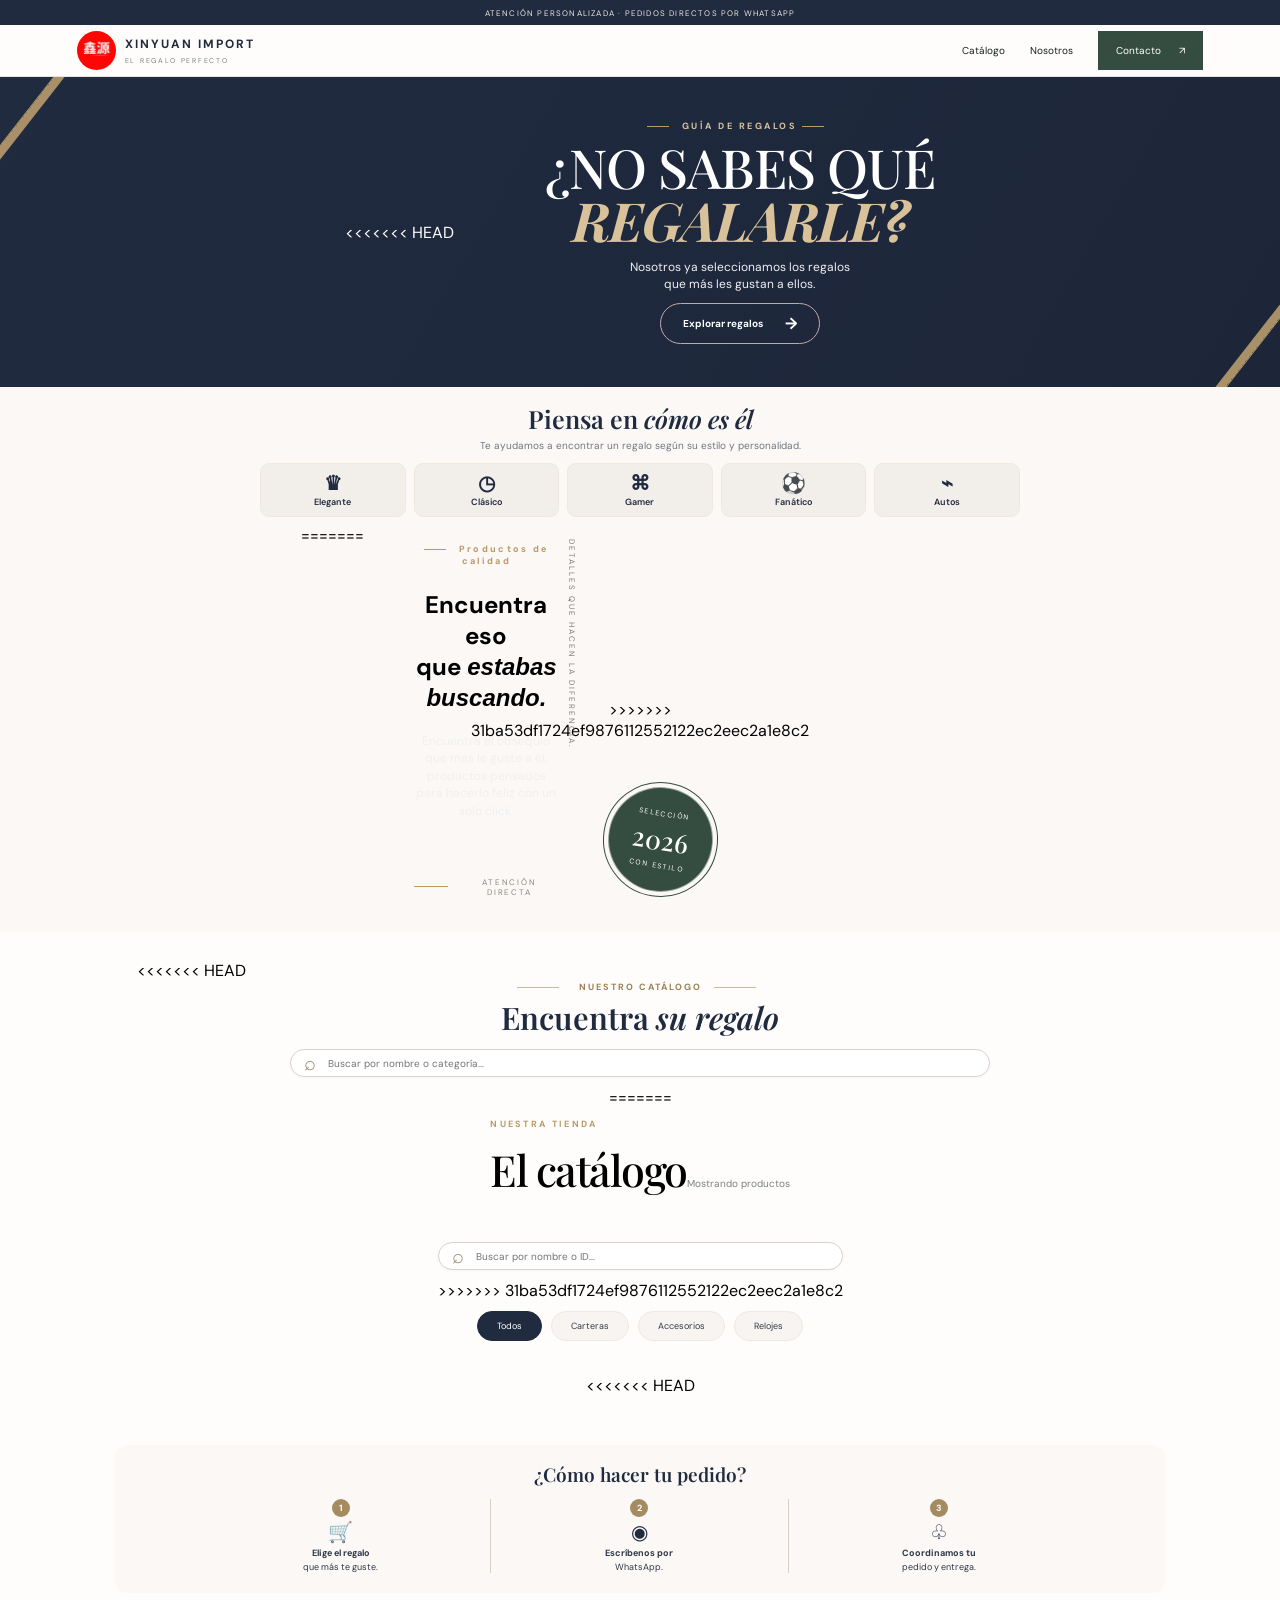
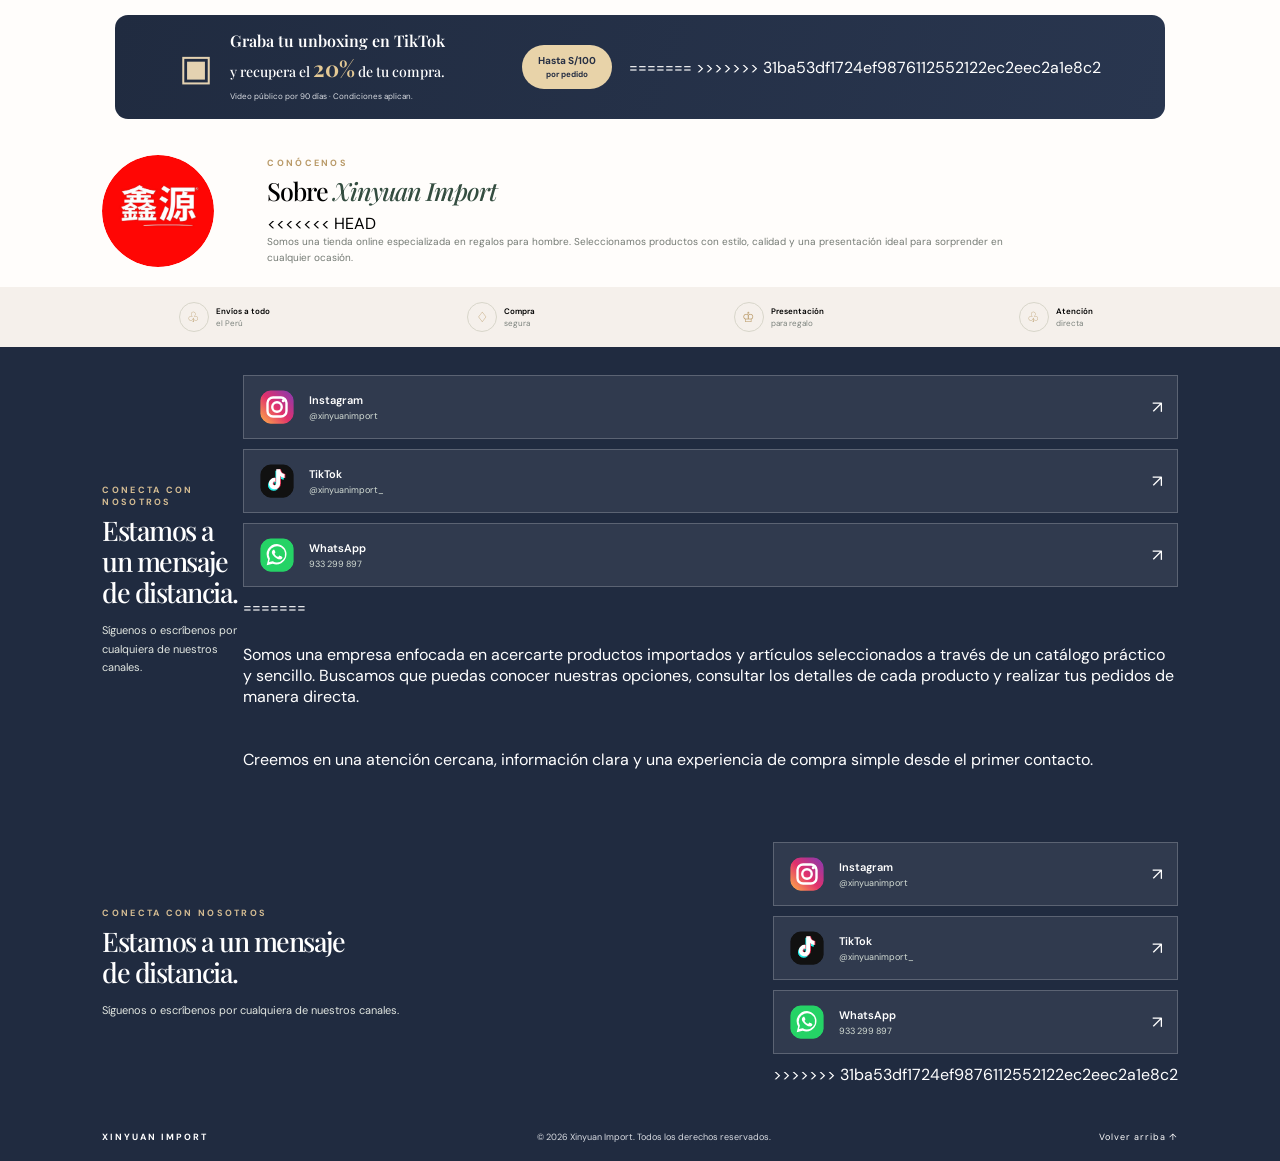
==== commit b4d3b7a6: "Resuelto beta" ====
--- a/index.html
+++ b/index.html
@@ -24,6 +24,7 @@
 
   <main>
     <section class="hero">
+<<<<<<< HEAD
       <div class="hero-inner">
         <p class="eyebrow"><span></span> GUÍA DE REGALOS <span></span></p>
         <h1>¿NO SABES QUÉ<br><em>REGALARLE?</em></h1>
@@ -41,16 +42,37 @@
         <button class="personality-chip" data-category="Todos"><span>⌘</span>Gamer</button>
         <button class="personality-chip" data-category="Todos"><span>⚽</span>Fanático</button>
         <button class="personality-chip" data-category="Todos"><span>⌁</span>Autos</button>
+=======
+      <div class="hero-copy">
+        <p class="eyebrow"><span></span> Productos de calidad</p>
+        <h1>Encuentra eso<br>que <em>estabas buscando.</em></h1>
+        <p class="hero-desc">Encuentra el obsequio que mas le guste a él, productos pensados para hacerlo feliz con un solo click.</p>
+        <div class="hero-note"><span class="note-line"></span> ATENCIÓN DIRECTA</div>
+      </div>
+      <div class="hero-art">
+        <div class="hero-image"></div>
+        <div class="hero-stamp"><span>SELECCIÓN</span><b>2026</b><span>CON ESTILO</span></div>
+        <div class="hero-caption">DETALLES QUE HACEN LA DIFERENCIA.</div>
+>>>>>>> 31ba53df1724ef9876112552122ec2eec2a1e8c2
       </div>
     </section>
 
     <section class="catalog-section" id="catalogo">
+<<<<<<< HEAD
       <div class="catalog-title">
         <p class="eyebrow"><span></span> NUESTRO CATÁLOGO <span></span></p>
         <h2>Encuentra <em>su regalo</em></h2>
       </div>
       <div class="toolbar">
         <label class="search-box"><span>⌕</span><input id="searchInput" type="search" placeholder="Buscar por nombre o categoría..." autocomplete="off"></label>
+=======
+      <div class="section-heading">
+        <div><p class="eyebrow">NUESTRA TIENDA</p><h2>El catálogo</h2></div>
+        <p class="results-label" id="resultsCount">Mostrando productos</p>
+      </div>
+      <div class="toolbar">
+        <label class="search-box"><span>⌕</span><input id="searchInput" type="search" placeholder="Buscar por nombre o ID..." autocomplete="off"><kbd>/</kbd></label>
+>>>>>>> 31ba53df1724ef9876112552122ec2eec2a1e8c2
         <div class="filters" id="categoryFilters">
           <button class="filter-chip active" data-category="Todos">Todos</button>
           <button class="filter-chip" data-category="Carteras">Carteras</button>
@@ -62,6 +84,7 @@
         </select>
       </div>
       <div class="product-grid" id="productGrid"></div>
+<<<<<<< HEAD
       <div class="empty-state" id="emptyState" hidden><span>⌕</span><h3>No encontramos resultados</h3><p>Prueba con otro nombre o categoría.</p><button id="clearSearch">Limpiar búsqueda</button></div>
     </section>
 
@@ -78,6 +101,9 @@
       <div class="promo-icon">▣</div>
       <div><h2>Graba tu unboxing en TikTok</h2><p>y recupera el <strong>20%</strong> de tu compra.</p><small>Video público por 90 días · Condiciones aplican.</small></div>
       <span class="promo-pill">Hasta S/100<br><small>por pedido</small></span>
+=======
+      <div class="empty-state" id="emptyState" hidden><span>⌕</span><h3>No encontramos resultados</h3><p>Prueba con otro nombre o código de producto.</p><button id="clearSearch">Limpiar búsqueda</button></div>
+>>>>>>> 31ba53df1724ef9876112552122ec2eec2a1e8c2
     </section>
 
     <section class="about-section" id="nosotros">
@@ -85,6 +111,7 @@
       <div class="about-copy">
         <p class="eyebrow">CONÓCENOS</p>
         <h2>Sobre <em>Xinyuan Import</em></h2>
+<<<<<<< HEAD
         <p>Somos una tienda online especializada en regalos para hombre. Seleccionamos productos con estilo, calidad y una presentación ideal para sorprender en cualquier ocasión.</p>
       </div>
     </section>
@@ -100,6 +127,18 @@
         <a class="social-link" href="https://www.instagram.com/xinyuanimport/" target="_blank" rel="noopener noreferrer"><img class="social-logo" src="img/social-instagram.svg" alt=""><span><b>Instagram</b><small>@xinyuanimport</small></span><strong>↗</strong></a>
         <a class="social-link" href="https://www.tiktok.com/@xinyuanimport_" target="_blank" rel="noopener noreferrer"><img class="social-logo" src="img/social-tiktok.svg" alt=""><span><b>TikTok</b><small>@xinyuanimport_</small></span><strong>↗</strong></a>
         <a class="social-link" id="generalWhatsapp" href="#" target="_blank" rel="noopener noreferrer"><img class="social-logo" src="img/social-whatsapp.svg" alt=""><span><b>WhatsApp</b><small>933 299 897</small></span><strong>↗</strong></a>
+=======
+        <p>Somos una empresa enfocada en acercarte productos importados y artículos seleccionados a través de un catálogo práctico y sencillo. Buscamos que puedas conocer nuestras opciones, consultar los detalles de cada producto y realizar tus pedidos de manera directa.</p>
+        <p>Creemos en una atención cercana, información clara y una experiencia de compra simple desde el primer contacto.</p>
+      </div>
+    </section>
+    <section class="contact-banner" id="contacto">
+      <div><p class="eyebrow">CONECTA CON NOSOTROS</p><h2>Estamos a un mensaje<br>de distancia.</h2><p class="contact-intro">Síguenos o escríbenos por cualquiera de nuestros canales.</p></div>
+      <div class="social-links">
+        <a class="social-link" href="https://www.instagram.com/xinyuanimport/" target="_blank" rel="noopener noreferrer" aria-label="Instagram de Xinyuan Import"><img class="social-logo" src="img/social-instagram.svg" alt="Logo de Instagram"><span><b>Instagram</b><small>@xinyuanimport</small></span><strong>↗</strong></a>
+        <a class="social-link" href="https://www.tiktok.com/@xinyuanimport_" target="_blank" rel="noopener noreferrer" aria-label="TikTok de Xinyuan Import"><img class="social-logo" src="img/social-tiktok.svg" alt="Logo de TikTok"><span><b>TikTok</b><small>@xinyuanimport_</small></span><strong>↗</strong></a>
+        <a class="social-link" id="generalWhatsapp" href="#" target="_blank" rel="noopener noreferrer" aria-label="WhatsApp de Xinyuan Import"><img class="social-logo" src="img/social-whatsapp.svg" alt="Logo de WhatsApp"><span><b>WhatsApp</b><small>933 299 897</small></span><strong>↗</strong></a>
+>>>>>>> 31ba53df1724ef9876112552122ec2eec2a1e8c2
       </div>
     </section>
   </main>
--- a/styles.css
+++ b/styles.css
@@ -39,6 +39,7 @@
 .detail-info{padding:15px 0}.detail-info .eyebrow{margin-bottom:15px}.detail-info h1{font:500 clamp(34px,4vw,49px)/1.12 "Playfair Display",serif;letter-spacing:-1px;margin:15px 0}.detail-tag{display:inline-block;background:var(--cream);padding:7px 10px;color:var(--green);font-size:9px;letter-spacing:1px;text-transform:uppercase}.detail-price{font-size:23px;font-weight:700;margin:0 0 22px}.detail-description{font-size:13px;line-height:1.9;color:#747a74;max-width:470px}.detail-specs{border-top:1px solid var(--line);border-bottom:1px solid var(--line);padding:18px 0;margin:27px 0;display:grid;gap:17px}.detail-specs>div{display:flex;justify-content:space-between;gap:15px}.detail-specs small{font-size:9px;letter-spacing:1px;color:#92978f}.detail-specs b{font-size:10px;font-weight:600;text-align:right}.detail-order{width:100%;max-width:360px}.back-catalog{display:block;margin-top:22px}.product-not-found{text-align:center;grid-column:1/-1;padding:80px 20px}.product-not-found h1{font:500 38px "Playfair Display",serif;margin:12px 0 25px}
 @media(max-width:800px){.product-detail-layout{grid-template-columns:1fr;gap:30px}.detail-main-image{height:min(72vw,500px)}.product-detail-shell{padding:40px 6% 65px}.detail-info{padding:0}.detail-header{padding:0 5%}}
 @media(max-width:600px){.social-logo{width:36px;height:36px;flex-basis:36px}.view-product-hint{opacity:1;transform:none;font-size:8px;padding:7px 9px}.back-catalog-header{font-size:10px}.detail-main-image{height:390px}.detail-info h1{font-size:36px}.detail-price{font-size:21px}.gallery-thumb{width:62px;height:62px;flex-basis:62px}.gallery-arrow{width:39px;height:39px}}
+<<<<<<< HEAD
 
 
 /* --- Rediseño editorial inspirado en la referencia --- */
@@ -135,3 +136,5 @@
  .contact-banner{margin:0;padding:25px 7%}.contact-banner h2{font-size:24px}
  footer{padding:17px 6%;font-size:8px}
 }
+=======
+>>>>>>> 31ba53df1724ef9876112552122ec2eec2a1e8c2
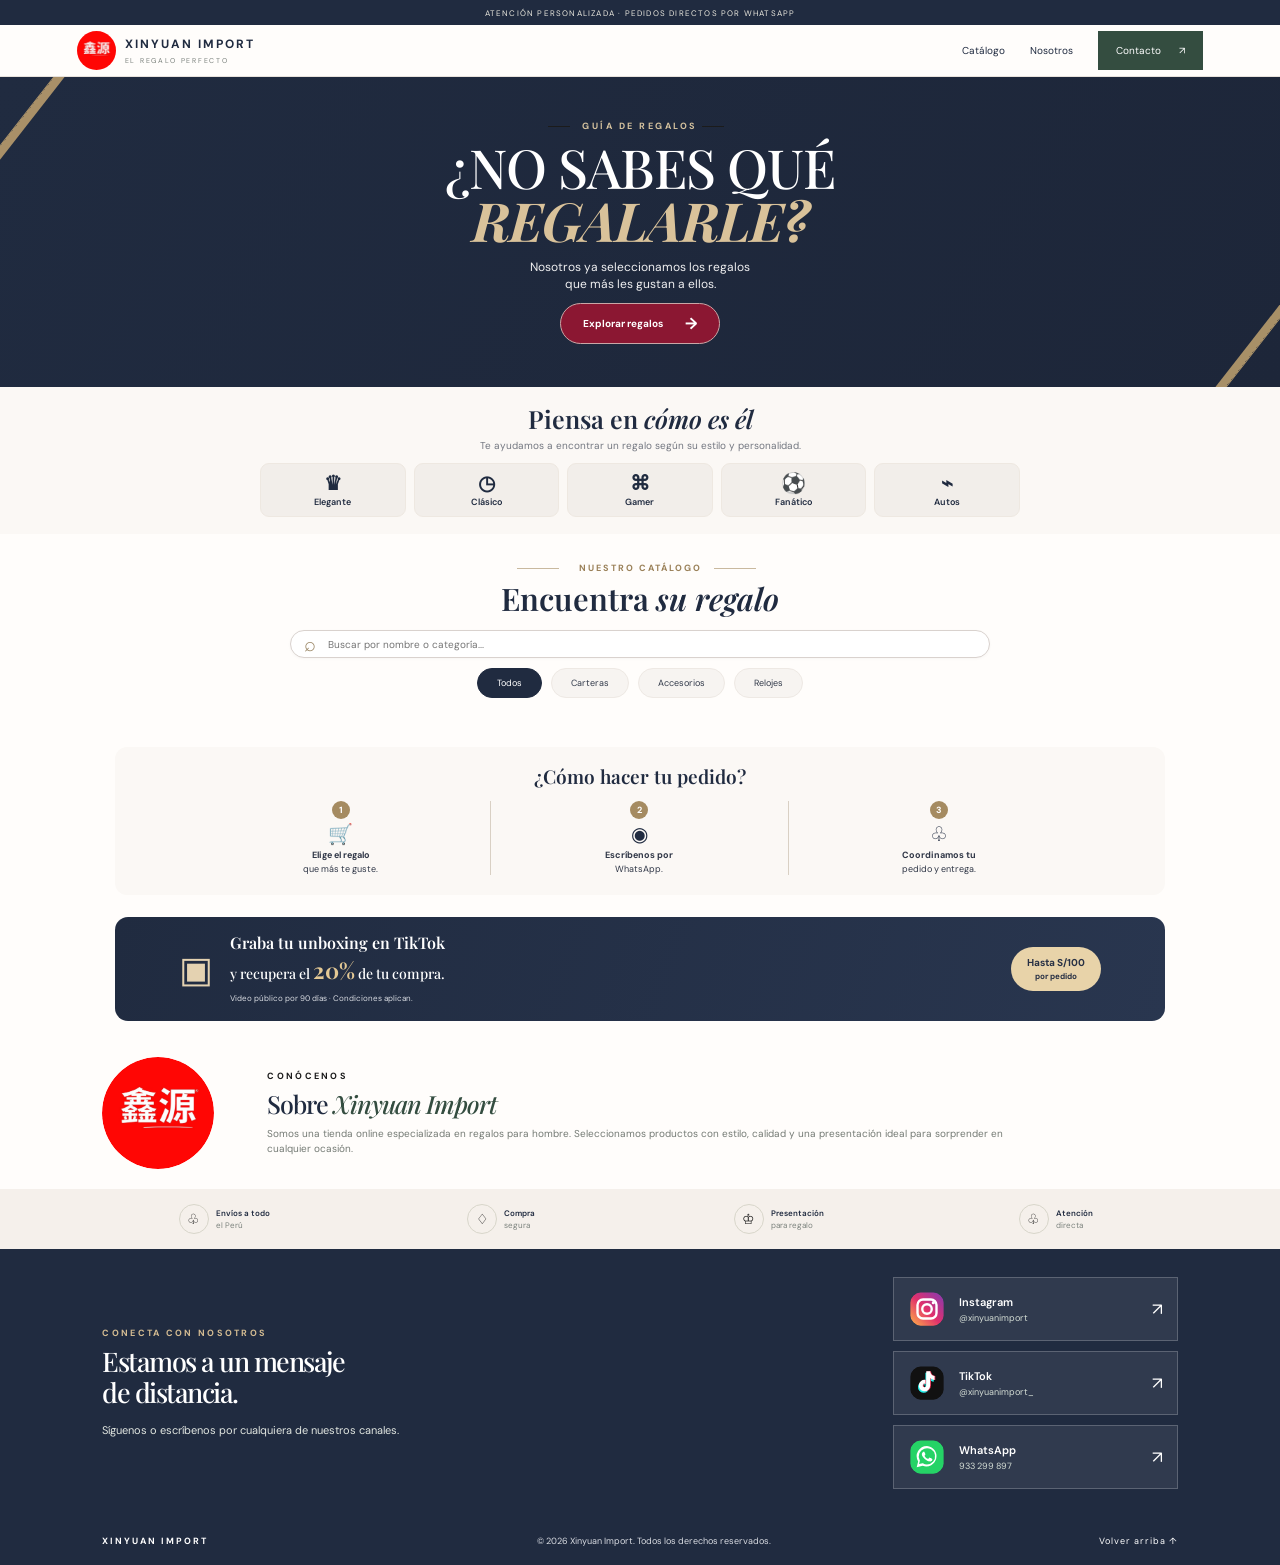
==== commit 0a8e9e3b: "Tercer Beta" ====
--- a/index.html
+++ b/index.html
@@ -24,7 +24,6 @@
 
   <main>
     <section class="hero">
-<<<<<<< HEAD
       <div class="hero-inner">
         <p class="eyebrow"><span></span> GUÍA DE REGALOS <span></span></p>
         <h1>¿NO SABES QUÉ<br><em>REGALARLE?</em></h1>
@@ -42,37 +41,16 @@
         <button class="personality-chip" data-category="Todos"><span>⌘</span>Gamer</button>
         <button class="personality-chip" data-category="Todos"><span>⚽</span>Fanático</button>
         <button class="personality-chip" data-category="Todos"><span>⌁</span>Autos</button>
-=======
-      <div class="hero-copy">
-        <p class="eyebrow"><span></span> Productos de calidad</p>
-        <h1>Encuentra eso<br>que <em>estabas buscando.</em></h1>
-        <p class="hero-desc">Encuentra el obsequio que mas le guste a él, productos pensados para hacerlo feliz con un solo click.</p>
-        <div class="hero-note"><span class="note-line"></span> ATENCIÓN DIRECTA</div>
-      </div>
-      <div class="hero-art">
-        <div class="hero-image"></div>
-        <div class="hero-stamp"><span>SELECCIÓN</span><b>2026</b><span>CON ESTILO</span></div>
-        <div class="hero-caption">DETALLES QUE HACEN LA DIFERENCIA.</div>
->>>>>>> 31ba53df1724ef9876112552122ec2eec2a1e8c2
       </div>
     </section>
 
     <section class="catalog-section" id="catalogo">
-<<<<<<< HEAD
       <div class="catalog-title">
         <p class="eyebrow"><span></span> NUESTRO CATÁLOGO <span></span></p>
         <h2>Encuentra <em>su regalo</em></h2>
       </div>
       <div class="toolbar">
         <label class="search-box"><span>⌕</span><input id="searchInput" type="search" placeholder="Buscar por nombre o categoría..." autocomplete="off"></label>
-=======
-      <div class="section-heading">
-        <div><p class="eyebrow">NUESTRA TIENDA</p><h2>El catálogo</h2></div>
-        <p class="results-label" id="resultsCount">Mostrando productos</p>
-      </div>
-      <div class="toolbar">
-        <label class="search-box"><span>⌕</span><input id="searchInput" type="search" placeholder="Buscar por nombre o ID..." autocomplete="off"><kbd>/</kbd></label>
->>>>>>> 31ba53df1724ef9876112552122ec2eec2a1e8c2
         <div class="filters" id="categoryFilters">
           <button class="filter-chip active" data-category="Todos">Todos</button>
           <button class="filter-chip" data-category="Carteras">Carteras</button>
@@ -84,7 +62,6 @@
         </select>
       </div>
       <div class="product-grid" id="productGrid"></div>
-<<<<<<< HEAD
       <div class="empty-state" id="emptyState" hidden><span>⌕</span><h3>No encontramos resultados</h3><p>Prueba con otro nombre o categoría.</p><button id="clearSearch">Limpiar búsqueda</button></div>
     </section>
 
@@ -101,9 +78,6 @@
       <div class="promo-icon">▣</div>
       <div><h2>Graba tu unboxing en TikTok</h2><p>y recupera el <strong>20%</strong> de tu compra.</p><small>Video público por 90 días · Condiciones aplican.</small></div>
       <span class="promo-pill">Hasta S/100<br><small>por pedido</small></span>
-=======
-      <div class="empty-state" id="emptyState" hidden><span>⌕</span><h3>No encontramos resultados</h3><p>Prueba con otro nombre o código de producto.</p><button id="clearSearch">Limpiar búsqueda</button></div>
->>>>>>> 31ba53df1724ef9876112552122ec2eec2a1e8c2
     </section>
 
     <section class="about-section" id="nosotros">
@@ -111,7 +85,6 @@
       <div class="about-copy">
         <p class="eyebrow">CONÓCENOS</p>
         <h2>Sobre <em>Xinyuan Import</em></h2>
-<<<<<<< HEAD
         <p>Somos una tienda online especializada en regalos para hombre. Seleccionamos productos con estilo, calidad y una presentación ideal para sorprender en cualquier ocasión.</p>
       </div>
     </section>
@@ -127,18 +100,6 @@
         <a class="social-link" href="https://www.instagram.com/xinyuanimport/" target="_blank" rel="noopener noreferrer"><img class="social-logo" src="img/social-instagram.svg" alt=""><span><b>Instagram</b><small>@xinyuanimport</small></span><strong>↗</strong></a>
         <a class="social-link" href="https://www.tiktok.com/@xinyuanimport_" target="_blank" rel="noopener noreferrer"><img class="social-logo" src="img/social-tiktok.svg" alt=""><span><b>TikTok</b><small>@xinyuanimport_</small></span><strong>↗</strong></a>
         <a class="social-link" id="generalWhatsapp" href="#" target="_blank" rel="noopener noreferrer"><img class="social-logo" src="img/social-whatsapp.svg" alt=""><span><b>WhatsApp</b><small>933 299 897</small></span><strong>↗</strong></a>
-=======
-        <p>Somos una empresa enfocada en acercarte productos importados y artículos seleccionados a través de un catálogo práctico y sencillo. Buscamos que puedas conocer nuestras opciones, consultar los detalles de cada producto y realizar tus pedidos de manera directa.</p>
-        <p>Creemos en una atención cercana, información clara y una experiencia de compra simple desde el primer contacto.</p>
-      </div>
-    </section>
-    <section class="contact-banner" id="contacto">
-      <div><p class="eyebrow">CONECTA CON NOSOTROS</p><h2>Estamos a un mensaje<br>de distancia.</h2><p class="contact-intro">Síguenos o escríbenos por cualquiera de nuestros canales.</p></div>
-      <div class="social-links">
-        <a class="social-link" href="https://www.instagram.com/xinyuanimport/" target="_blank" rel="noopener noreferrer" aria-label="Instagram de Xinyuan Import"><img class="social-logo" src="img/social-instagram.svg" alt="Logo de Instagram"><span><b>Instagram</b><small>@xinyuanimport</small></span><strong>↗</strong></a>
-        <a class="social-link" href="https://www.tiktok.com/@xinyuanimport_" target="_blank" rel="noopener noreferrer" aria-label="TikTok de Xinyuan Import"><img class="social-logo" src="img/social-tiktok.svg" alt="Logo de TikTok"><span><b>TikTok</b><small>@xinyuanimport_</small></span><strong>↗</strong></a>
-        <a class="social-link" id="generalWhatsapp" href="#" target="_blank" rel="noopener noreferrer" aria-label="WhatsApp de Xinyuan Import"><img class="social-logo" src="img/social-whatsapp.svg" alt="Logo de WhatsApp"><span><b>WhatsApp</b><small>933 299 897</small></span><strong>↗</strong></a>
->>>>>>> 31ba53df1724ef9876112552122ec2eec2a1e8c2
       </div>
     </section>
   </main>
--- a/styles.css
+++ b/styles.css
@@ -39,11 +39,10 @@
 .detail-info{padding:15px 0}.detail-info .eyebrow{margin-bottom:15px}.detail-info h1{font:500 clamp(34px,4vw,49px)/1.12 "Playfair Display",serif;letter-spacing:-1px;margin:15px 0}.detail-tag{display:inline-block;background:var(--cream);padding:7px 10px;color:var(--green);font-size:9px;letter-spacing:1px;text-transform:uppercase}.detail-price{font-size:23px;font-weight:700;margin:0 0 22px}.detail-description{font-size:13px;line-height:1.9;color:#747a74;max-width:470px}.detail-specs{border-top:1px solid var(--line);border-bottom:1px solid var(--line);padding:18px 0;margin:27px 0;display:grid;gap:17px}.detail-specs>div{display:flex;justify-content:space-between;gap:15px}.detail-specs small{font-size:9px;letter-spacing:1px;color:#92978f}.detail-specs b{font-size:10px;font-weight:600;text-align:right}.detail-order{width:100%;max-width:360px}.back-catalog{display:block;margin-top:22px}.product-not-found{text-align:center;grid-column:1/-1;padding:80px 20px}.product-not-found h1{font:500 38px "Playfair Display",serif;margin:12px 0 25px}
 @media(max-width:800px){.product-detail-layout{grid-template-columns:1fr;gap:30px}.detail-main-image{height:min(72vw,500px)}.product-detail-shell{padding:40px 6% 65px}.detail-info{padding:0}.detail-header{padding:0 5%}}
 @media(max-width:600px){.social-logo{width:36px;height:36px;flex-basis:36px}.view-product-hint{opacity:1;transform:none;font-size:8px;padding:7px 9px}.back-catalog-header{font-size:10px}.detail-main-image{height:390px}.detail-info h1{font-size:36px}.detail-price{font-size:21px}.gallery-thumb{width:62px;height:62px;flex-basis:62px}.gallery-arrow{width:39px;height:39px}}
-<<<<<<< HEAD
 
 
 /* --- Rediseño editorial inspirado en la referencia --- */
-:root{--ink:#202b40;--navy:#202b40;--wine:#8b1732;--gold:#a58b61;--cream:#f7f3ef;--paper:#fffdfb;--line:#e8e2dc}
+:root{--ink:#202b40;--navy:#202b40;--wine:#8b1732;--gold:#1b1b1b;--cream:#f7f3ef;--paper:#fffdfb;--line:#e8e2dc}
 body{background:#fffdfb;color:var(--navy)}
 .announcement{height:25px;background:#202b40;font-size:8px;letter-spacing:1.2px}
 .site-header{height:52px;padding:0 6%;background:#fffdfb}
@@ -136,5 +135,3 @@
  .contact-banner{margin:0;padding:25px 7%}.contact-banner h2{font-size:24px}
  footer{padding:17px 6%;font-size:8px}
 }
-=======
->>>>>>> 31ba53df1724ef9876112552122ec2eec2a1e8c2
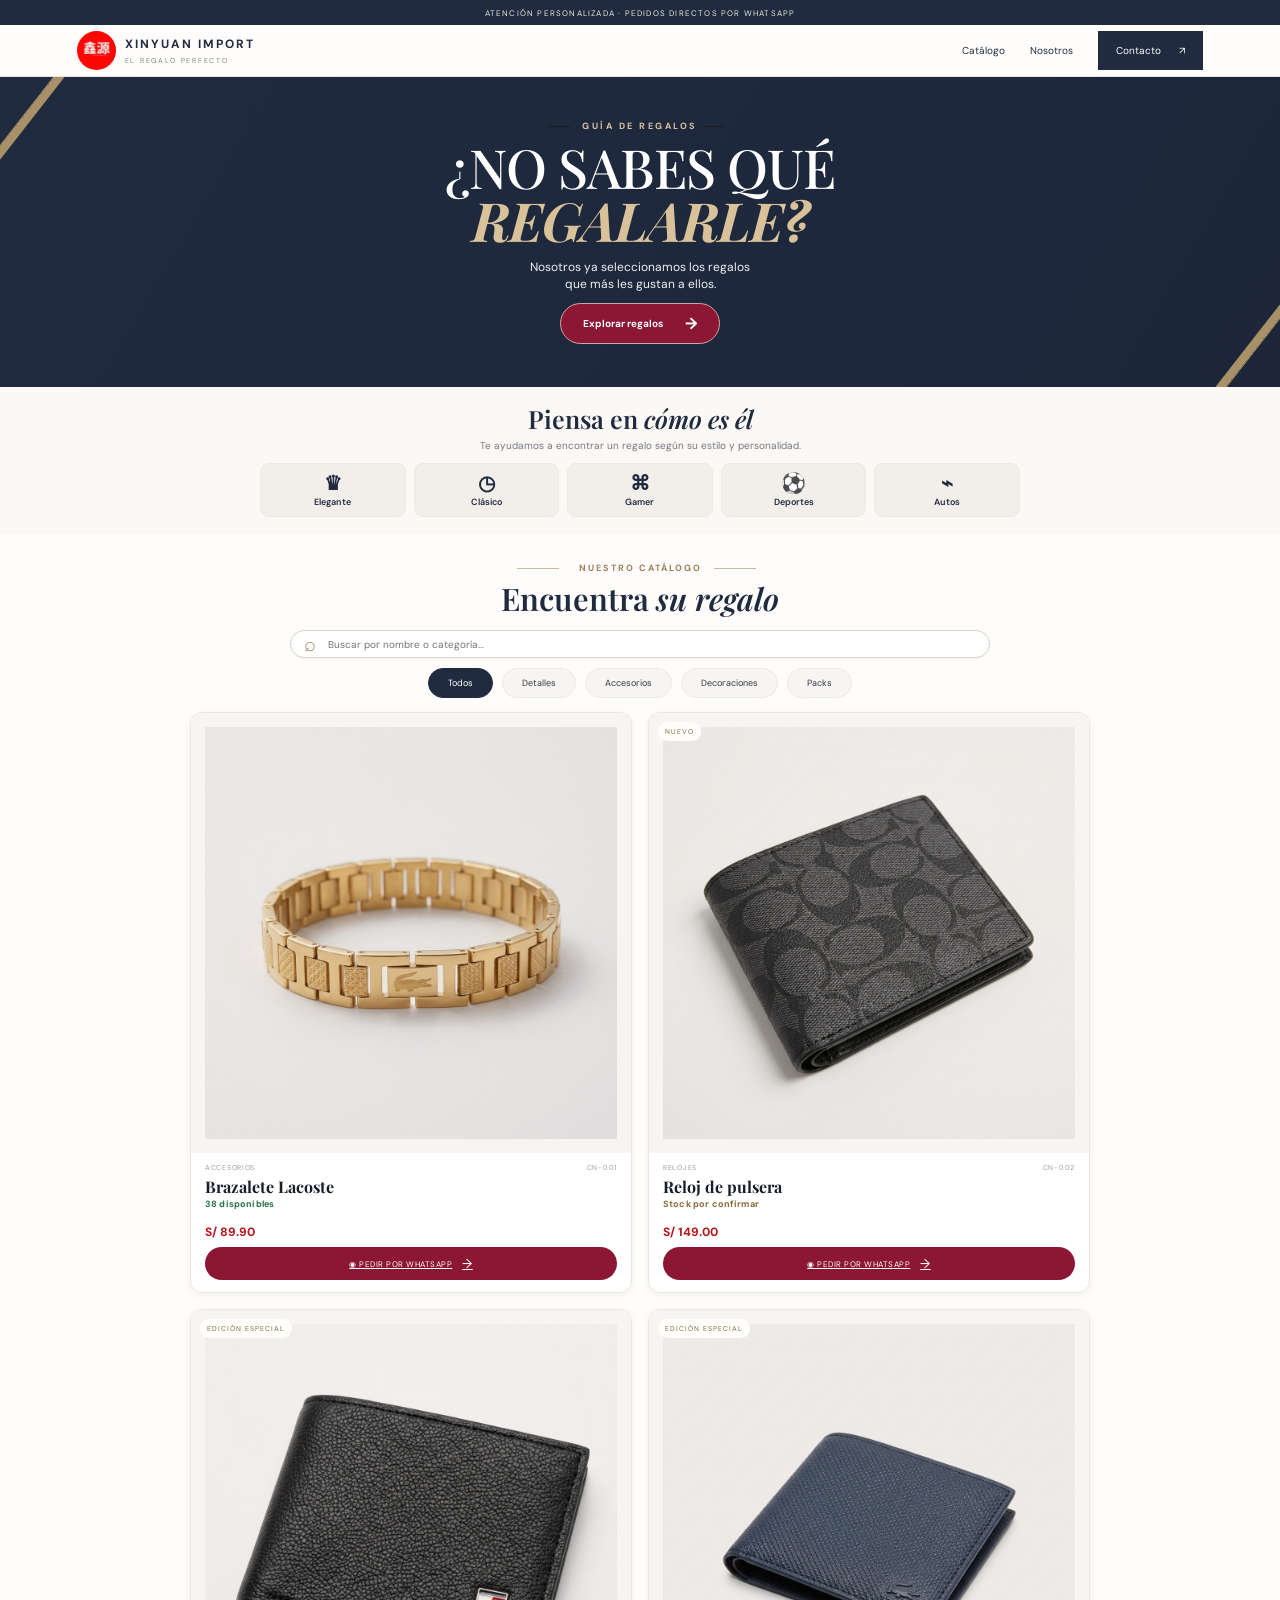
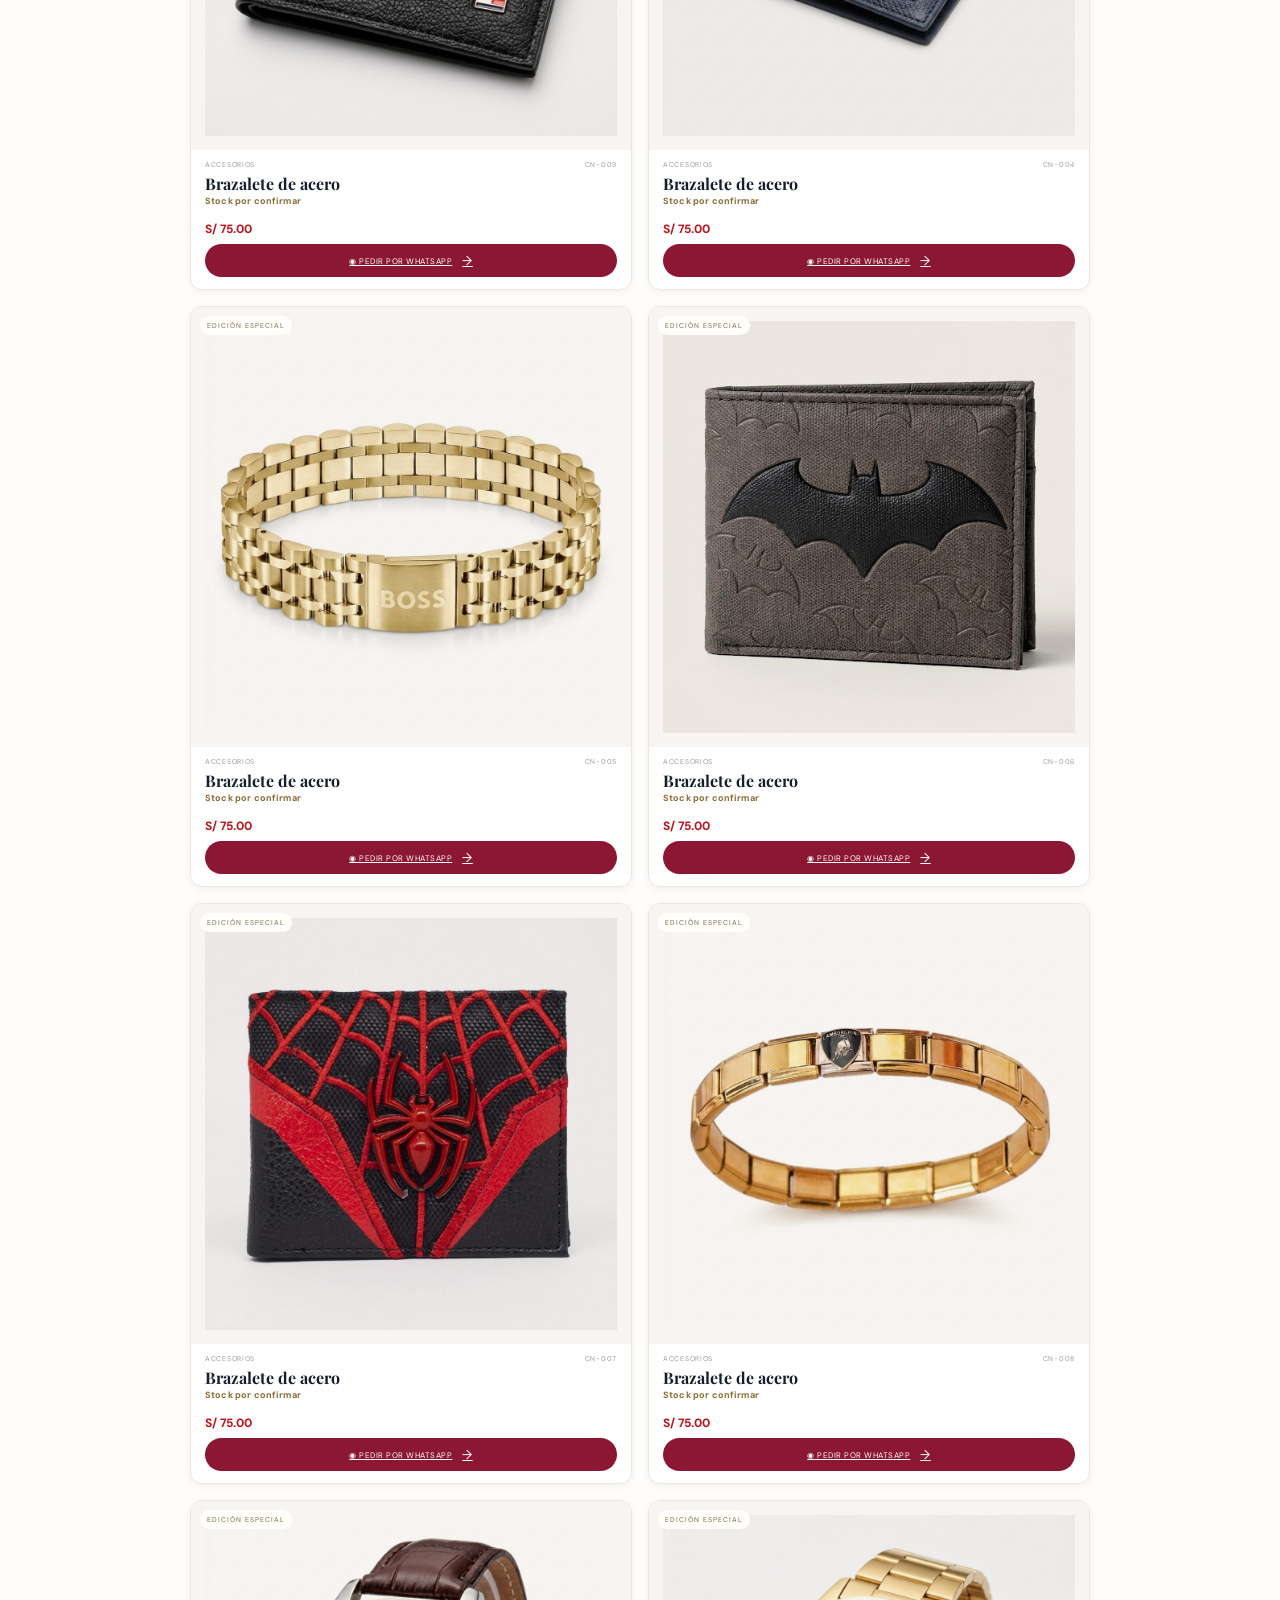
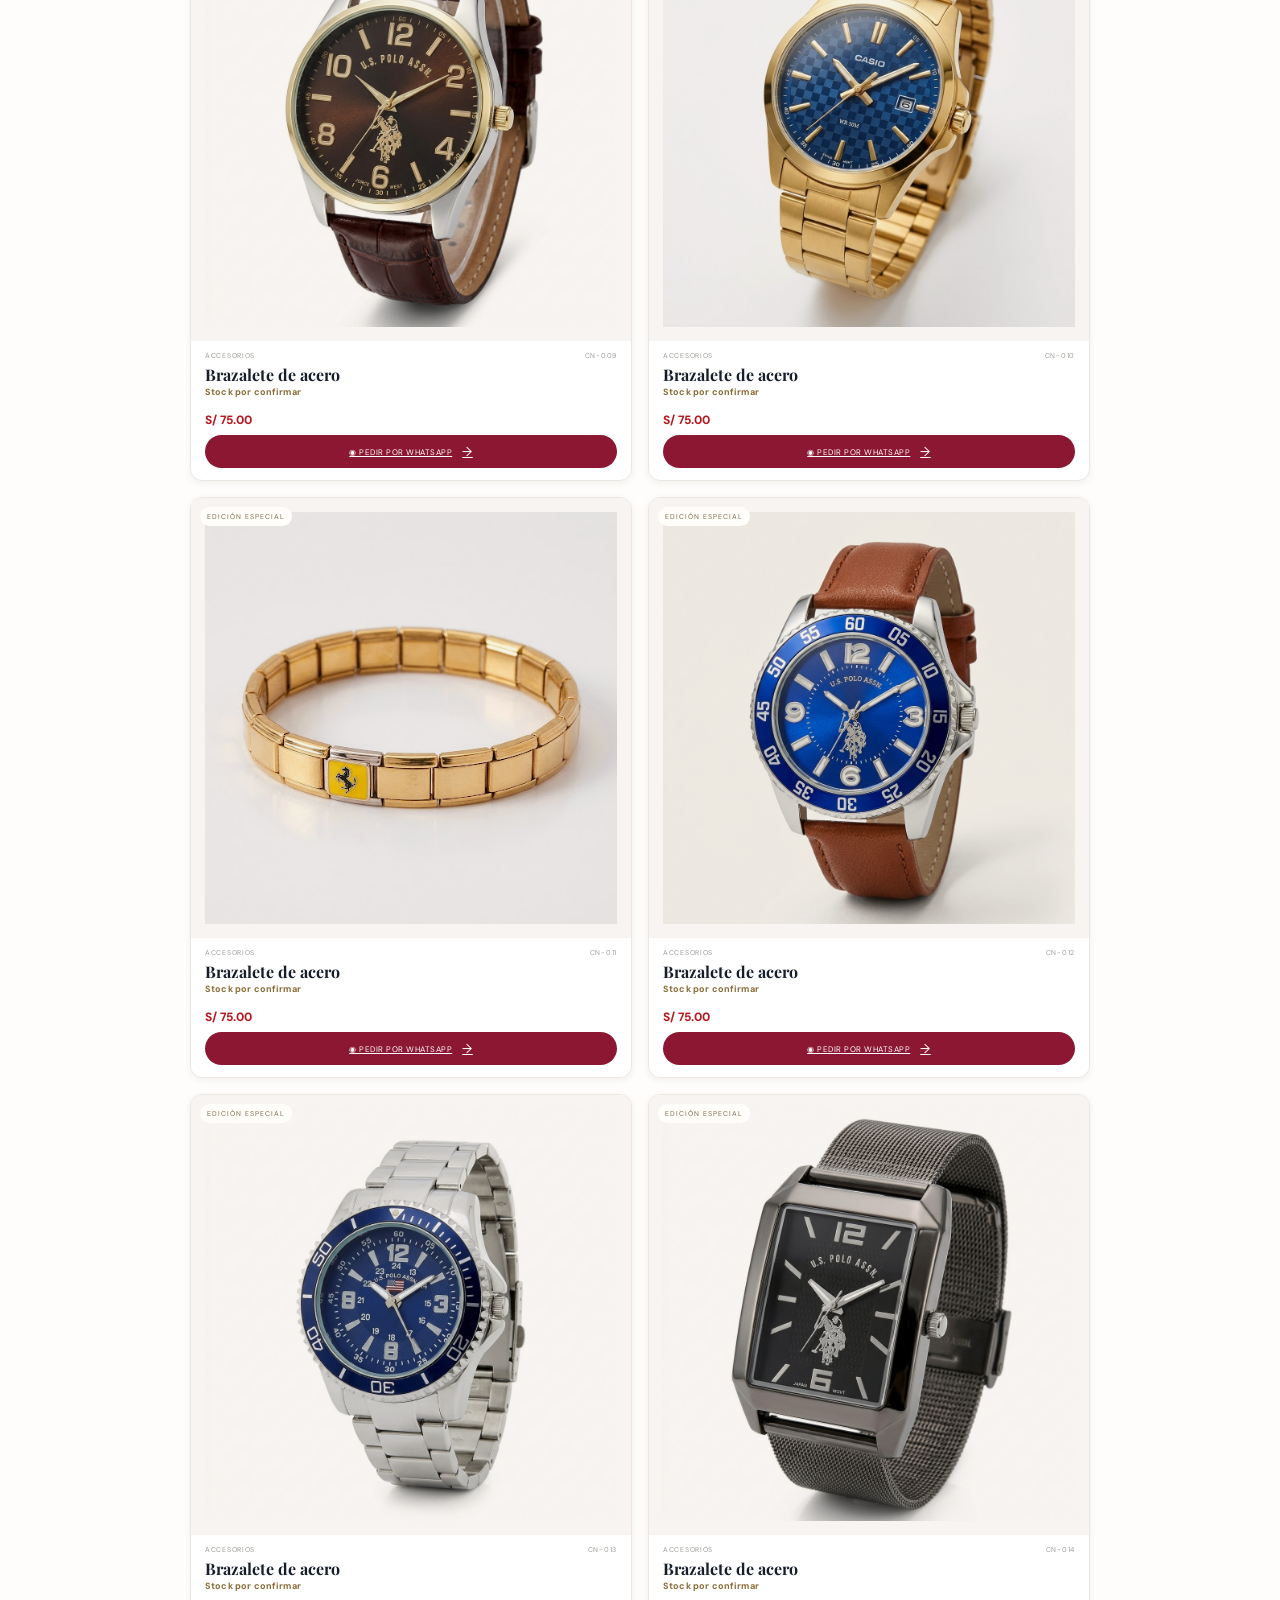
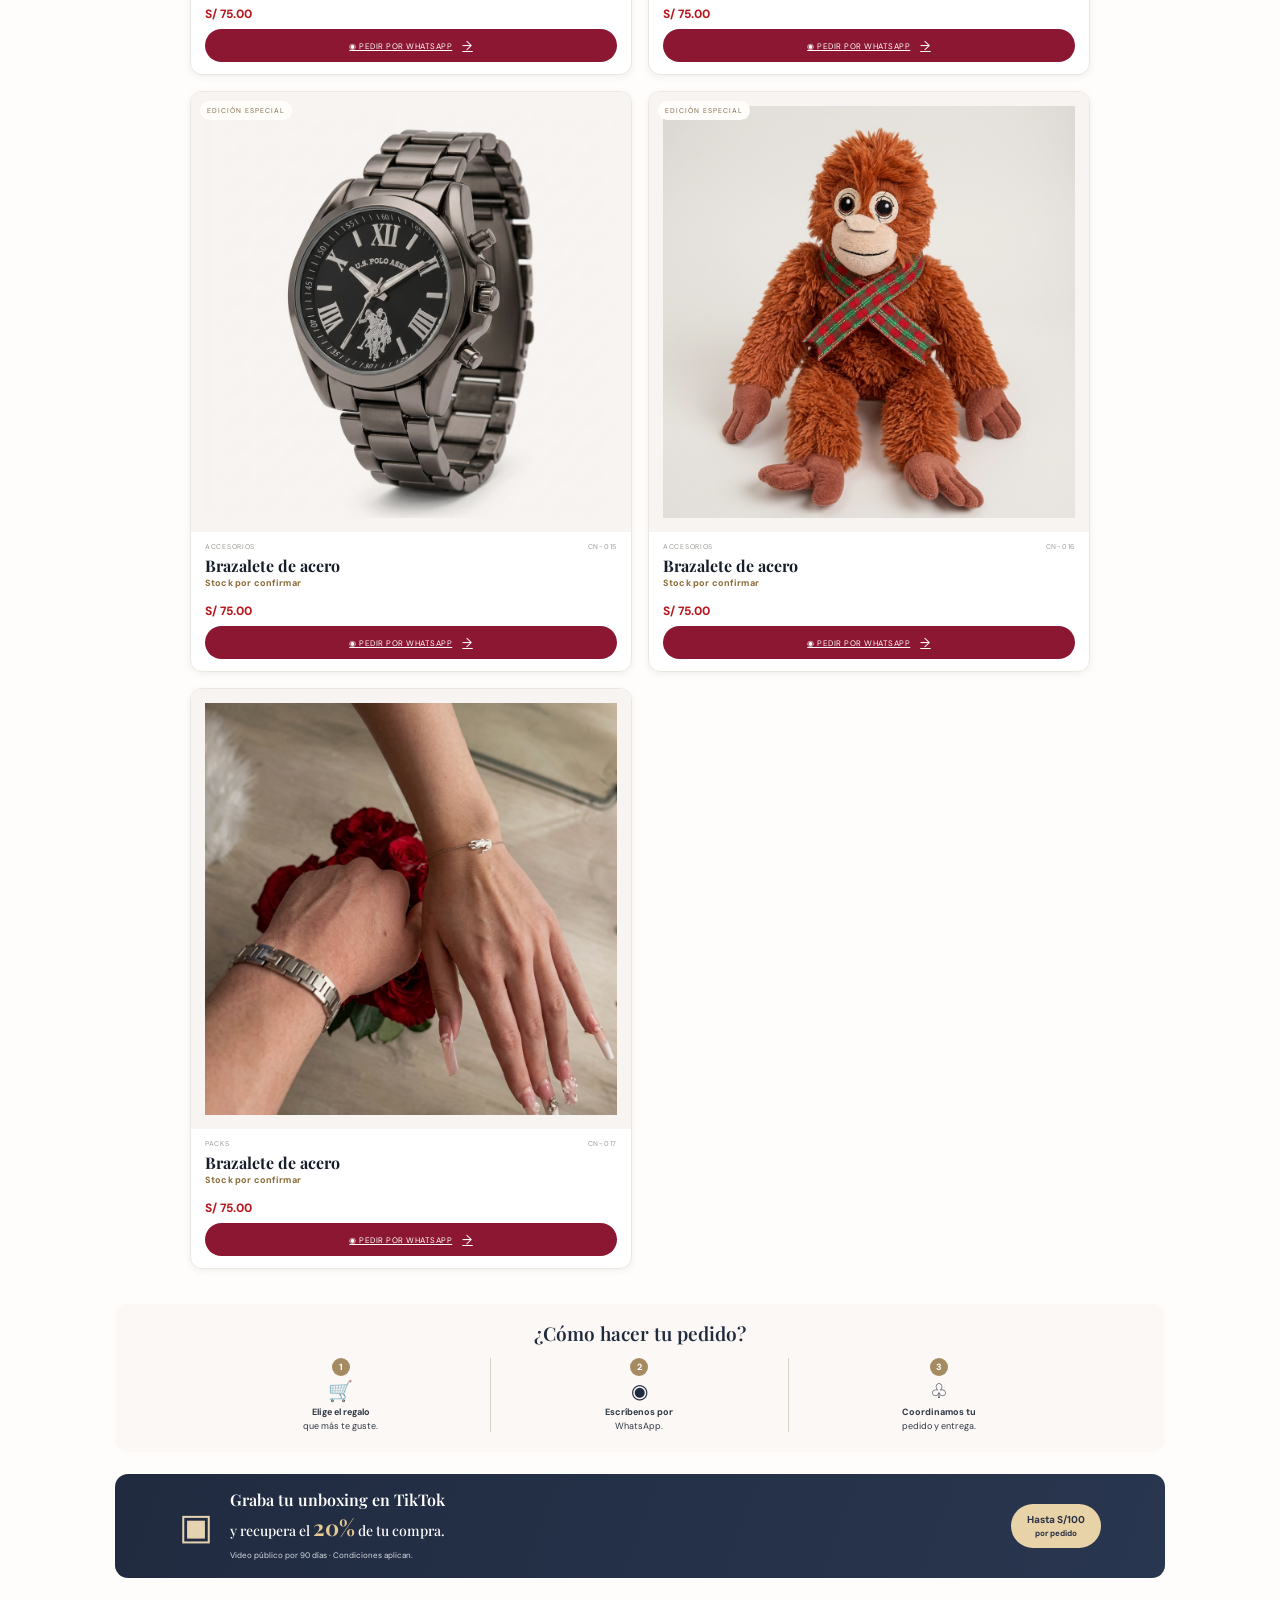
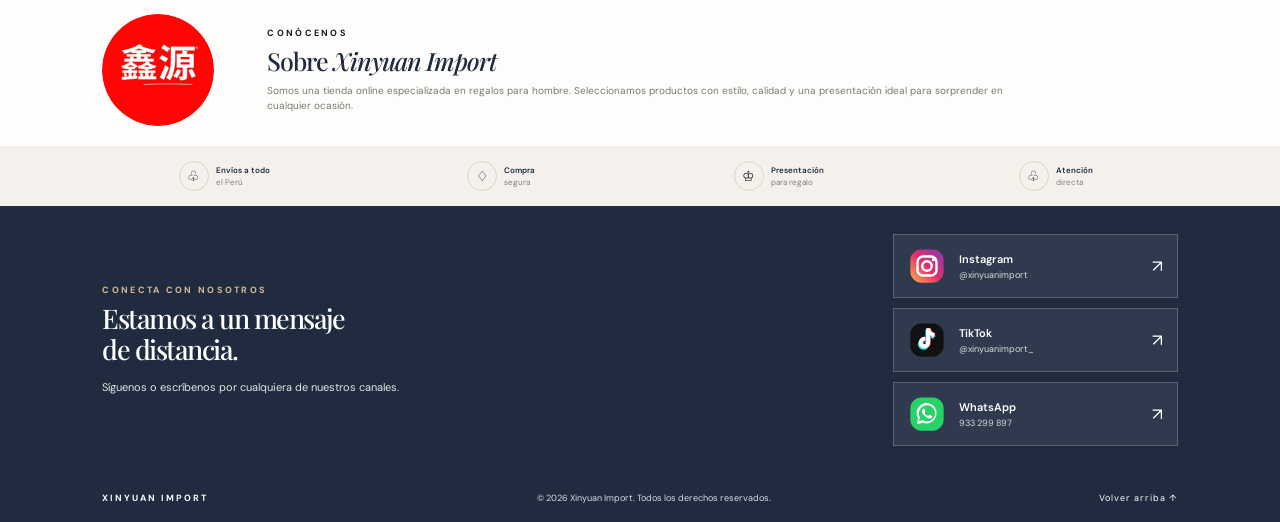
==== commit 90b6bd4b: "Octava Beta" ====
--- a/index.html
+++ b/index.html
@@ -39,7 +39,7 @@
         <button class="personality-chip" data-category="Accesorios"><span>♛</span>Elegante</button>
         <button class="personality-chip" data-category="Relojes"><span>◷</span>Clásico</button>
         <button class="personality-chip" data-category="Todos"><span>⌘</span>Gamer</button>
-        <button class="personality-chip" data-category="Todos"><span>⚽</span>Fanático</button>
+        <button class="personality-chip" data-category="Todos"><span>⚽</span>Deportes</button>
         <button class="personality-chip" data-category="Todos"><span>⌁</span>Autos</button>
       </div>
     </section>
@@ -53,9 +53,10 @@
         <label class="search-box"><span>⌕</span><input id="searchInput" type="search" placeholder="Buscar por nombre o categoría..." autocomplete="off"></label>
         <div class="filters" id="categoryFilters">
           <button class="filter-chip active" data-category="Todos">Todos</button>
-          <button class="filter-chip" data-category="Carteras">Carteras</button>
+          <button class="filter-chip" data-category="Detalles">Detalles</button>
           <button class="filter-chip" data-category="Accesorios">Accesorios</button>
-          <button class="filter-chip" data-category="Relojes">Relojes</button>
+          <button class="filter-chip" data-category="Decoraciones">Decoraciones</button>
+          <button class="filter-chip" data-category="Packs">Packs</button>
         </div>
         <select id="sortSelect" aria-label="Ordenar productos">
           <option value="featured">Destacados</option><option value="low">Menor precio</option><option value="high">Mayor precio</option><option value="az">Nombre A-Z</option>
--- a/styles.css
+++ b/styles.css
@@ -1,13 +1,13 @@
- :root{--ink:#17231f;--muted:#7b827d;--cream:#f5f3ed;--paper:#fffefa;--green:#344d40;--line:#e6e5dd;--gold:#b99a68}
-*{box-sizing:border-box}html{scroll-behavior:smooth}body{margin:0;background:var(--paper);color:var(--ink);font-family:"DM Sans",sans-serif}.announcement{height:30px;background:var(--ink);color:#e9e7dd;text-align:center;font-size:9px;letter-spacing:2px;display:grid;place-items:center}.site-header{height:86px;padding:0 7.2%;display:flex;align-items:center;justify-content:space-between;border-bottom:1px solid var(--line);background:var(--paper)}.brand{display:flex;align-items:center;gap:12px;color:var(--ink);text-decoration:none}.brand-logo{width:48px;height:48px;object-fit:cover;display:block;border-radius:50%;overflow:hidden;border:1px solid var(--line)}.brand strong,.brand small{display:block}.brand strong{font-size:12px;letter-spacing:2px}.brand small{font-size:8px;letter-spacing:1.7px;color:var(--muted);margin-top:4px}.site-header nav{display:flex;align-items:center;gap:38px}.site-header nav a{font-size:11px;color:var(--ink);text-decoration:none}.site-header nav .nav-contact{background:var(--green);color:white;padding:13px 18px}.nav-contact span{margin-left:15px}.menu-toggle{display:none;background:none;border:0;font-size:22px}.hero{min-height:550px;display:grid;grid-template-columns:1fr 1fr;padding:72px 10% 70px;gap:8%;background:var(--cream);overflow:hidden}.hero-copy{align-self:center;max-width:510px}.eyebrow{font-size:9px;letter-spacing:2.3px;font-weight:700;color:var(--gold);margin:0 0 22px}.eyebrow span{display:inline-block;width:22px;height:1px;background:var(--gold);vertical-align:middle;margin-right:8px}.hero h1,.section-heading h2,.contact-banner h2{font-family:"Playfair Display",serif;font-weight:500;letter-spacing:-1.5px}.hero h1{font-size:clamp(42px,5vw,66px);line-height:1.08;margin:0}.hero h1 em{color:var(--green);font-weight:500}.hero-desc{font-size:13px;line-height:1.9;color:#747a74;max-width:405px;margin:24px 0 28px}.primary-btn,.light-btn{display:inline-flex;align-items:center;justify-content:space-between;gap:35px;padding:16px 19px;background:var(--green);color:white;text-decoration:none;font-size:10px;letter-spacing:.5px;transition:.25s}.primary-btn:hover{background:#20352a;transform:translateY(-2px)}.primary-btn span,.light-btn span{font-size:16px}.hero-note{margin-top:57px;font-size:8px;letter-spacing:1.8px;color:#858980;display:flex;align-items:center;gap:12px}.note-line{width:35px;height:1px;background:var(--gold)}.hero-art{position:relative;min-height:390px;display:flex;align-items:center;justify-content:center}.hero-image{width:83%;height:390px;background:linear-gradient(145deg,rgba(20,35,27,.05),rgba(20,35,27,.25)),url("img/inicio.png") center/cover;box-shadow:22px 22px 0 #e8e4d9}.hero-stamp{position:absolute;right:0;bottom:23px;width:105px;height:105px;border-radius:50%;background:var(--green);color:white;display:flex;flex-direction:column;align-items:center;justify-content:center;gap:4px;transform:rotate(9deg);border:1px solid #ffffff80;outline:1px solid var(--green);outline-offset:4px}.hero-stamp span{font-size:7px;letter-spacing:1.5px}.hero-stamp b{font-family:"Playfair Display";font-size:26px;font-weight:500}.hero-caption{position:absolute;left:0;top:14px;writing-mode:vertical-rl;font-size:8px;letter-spacing:2px;color:#7c8179}.catalog-section{padding:90px 9% 100px}.section-heading{display:flex;justify-content:space-between;align-items:end;margin-bottom:34px}.section-heading .eyebrow{margin-bottom:10px}.section-heading h2{font-size:43px;margin:0}.results-label{font-size:10px;color:var(--muted);margin-bottom:8px}.toolbar{display:flex;align-items:center;gap:18px;padding:17px 0;border-top:1px solid var(--line);border-bottom:1px solid var(--line);margin-bottom:30px}.search-box{height:43px;border:1px solid var(--line);display:flex;align-items:center;gap:10px;padding:0 13px;flex:1;max-width:330px;background:white}.search-box>span{font-size:23px;color:var(--gold)}.search-box input{border:0;outline:0;min-width:0;flex:1;font:11px "DM Sans";color:var(--ink)}.search-box kbd{font-size:9px;color:#9a9d96;border:1px solid var(--line);padding:3px 6px}.filters{display:flex;gap:7px;flex:1;flex-wrap:wrap}.filter-chip{border:1px solid transparent;background:transparent;padding:10px 13px;font:10px "DM Sans";color:#777e77;cursor:pointer}.filter-chip.active,.filter-chip:hover{border-color:#c9d0c8;background:#f2f5f1;color:var(--green)}select{border:1px solid var(--line);background:white;padding:12px 13px;font:10px "DM Sans";color:var(--ink);outline:none}.product-grid{display:grid;grid-template-columns:repeat(3,1fr);gap:38px 22px}.product-card{min-width:0;animation:appear .4s ease both}@keyframes appear{from{opacity:0;transform:translateY(10px)}to{opacity:1;transform:none}}.product-image-wrap{height:275px;background:#f0eee7;position:relative;overflow:hidden}.product-image-wrap img{width:100%;height:100%;object-fit:cover;transition:transform .6s}.product-card:hover .product-image-wrap img{transform:scale(1.045)}.product-tag{position:absolute;top:13px;left:13px;background:#fffefa;padding:7px 10px;font-size:8px;letter-spacing:1px;text-transform:uppercase}.product-info{padding:17px 2px 0}.product-meta{display:flex;justify-content:space-between;color:#999d95;font-size:9px;letter-spacing:.8px}.product-info h3{font-family:"Playfair Display";font-size:20px;font-weight:500;margin:9px 0 6px}.product-description{font-size:10px;line-height:1.7;color:#858981;min-height:34px;margin:0 0 15px}.product-bottom{display:flex;align-items:center;justify-content:space-between;border-top:1px solid var(--line);padding-top:13px}.price{font-size:15px;font-weight:700}.order-btn{background:var(--green);color:white;border:0;padding:11px 13px;font:9px "DM Sans";letter-spacing:.3px;cursor:pointer;transition:.2s}.order-btn:hover{background:#20352a}.order-btn span{margin-left:8px;font-size:13px}.empty-state{text-align:center;padding:65px 20px;color:var(--muted)}.empty-state>span{font-size:36px;color:var(--gold)}.empty-state h3{font-family:"Playfair Display";font-size:25px;color:var(--ink);font-weight:500;margin:12px}.empty-state p{font-size:12px}.empty-state button{background:none;border:0;color:var(--green);text-decoration:underline;cursor:pointer;font:11px "DM Sans";margin-top:10px}.service-strip{background:#f4f3ed;padding:34px 10%;display:grid;grid-template-columns:repeat(3,1fr);gap:25px}.service-strip>div{display:flex;align-items:center;justify-content:center;gap:14px}.service-icon{width:39px;height:39px;border:1px solid #d8d6ca;border-radius:50%;display:grid;place-items:center;color:var(--gold);font-size:17px}.service-strip p{margin:0}.service-strip b,.service-strip small{display:block}.service-strip b{font-size:11px;font-weight:600}.service-strip small{font-size:9px;color:var(--muted);margin-top:5px}.contact-banner{margin:75px 9%;padding:48px 6%;background:var(--green);color:white;display:flex;align-items:center;justify-content:space-between}.contact-banner .eyebrow{color:#d4bc92;margin-bottom:12px}.contact-banner h2{font-size:37px;line-height:1.15;margin:0}.light-btn{background:#f5f3ed;color:var(--ink)}.light-btn:hover{background:white;transform:translateY(-2px)}footer{border-top:1px solid var(--line);padding:25px 9%;display:flex;justify-content:space-between;align-items:center;color:#92978f;font-size:9px}footer a{color:var(--ink);text-decoration:none;font-size:9px;letter-spacing:1px}.footer-brand{font-weight:700;letter-spacing:2px}
+ :root{--ink:#192235;--muted:#7b827d;--cream:#f5f3ed;--paper:#fffefa;--blue:#202b40;--line:#e6e5dd;--gold:#b99a68}
+*{box-sizing:border-box}html{scroll-behavior:smooth}body{margin:0;background:var(--paper);color:var(--ink);font-family:"DM Sans",sans-serif}.announcement{height:30px;background:var(--ink);color:#e9e7dd;text-align:center;font-size:9px;letter-spacing:2px;display:grid;place-items:center}.site-header{height:86px;padding:0 7.2%;display:flex;align-items:center;justify-content:space-between;border-bottom:1px solid var(--line);background:var(--paper)}.brand{display:flex;align-items:center;gap:12px;color:var(--ink);text-decoration:none}.brand-logo{width:48px;height:48px;object-fit:cover;display:block;border-radius:50%;overflow:hidden;border:1px solid var(--line)}.brand strong,.brand small{display:block}.brand strong{font-size:12px;letter-spacing:2px}.brand small{font-size:8px;letter-spacing:1.7px;color:var(--muted);margin-top:4px}.site-header nav{display:flex;align-items:center;gap:38px}.site-header nav a{font-size:11px;color:var(--ink);text-decoration:none}.site-header nav .nav-contact{background:var(--blue);color:white;padding:13px 18px}.nav-contact span{margin-left:15px}.menu-toggle{display:none;background:none;border:0;font-size:22px}.hero{min-height:550px;display:grid;grid-template-columns:1fr 1fr;padding:72px 10% 70px;gap:8%;background:var(--cream);overflow:hidden}.hero-copy{align-self:center;max-width:510px}.eyebrow{font-size:9px;letter-spacing:2.3px;font-weight:700;color:var(--gold);margin:0 0 22px}.eyebrow span{display:inline-block;width:22px;height:1px;background:var(--gold);vertical-align:middle;margin-right:8px}.hero h1,.section-heading h2,.contact-banner h2{font-family:"Playfair Display",serif;font-weight:500;letter-spacing:-1.5px}.hero h1{font-size:clamp(42px,5vw,66px);line-height:1.08;margin:0}.hero h1 em{color:var(--blue);font-weight:500}.hero-desc{font-size:13px;line-height:1.9;color:#747a74;max-width:405px;margin:24px 0 28px}.primary-btn,.light-btn{display:inline-flex;align-items:center;justify-content:space-between;gap:35px;padding:16px 19px;background:var(--blue);color:white;text-decoration:none;font-size:10px;letter-spacing:.5px;transition:.25s}.primary-btn:hover{background:#151d2c;transform:translateY(-2px)}.primary-btn span,.light-btn span{font-size:16px}.hero-note{margin-top:57px;font-size:8px;letter-spacing:1.8px;color:#858980;display:flex;align-items:center;gap:12px}.note-line{width:35px;height:1px;background:var(--gold)}.hero-art{position:relative;min-height:390px;display:flex;align-items:center;justify-content:center}.hero-image{width:83%;height:390px;background:linear-gradient(145deg,rgba(20,35,27,.05),rgba(20,35,27,.25)),url("img/inicio.png") center/cover;box-shadow:22px 22px 0 #e8e4d9}.hero-stamp{position:absolute;right:0;bottom:23px;width:105px;height:105px;border-radius:50%;background:var(--blue);color:white;display:flex;flex-direction:column;align-items:center;justify-content:center;gap:4px;transform:rotate(9deg);border:1px solid #ffffff80;outline:1px solid var(--blue);outline-offset:4px}.hero-stamp span{font-size:7px;letter-spacing:1.5px}.hero-stamp b{font-family:"Playfair Display";font-size:26px;font-weight:500}.hero-caption{position:absolute;left:0;top:14px;writing-mode:vertical-rl;font-size:8px;letter-spacing:2px;color:#7c8179}.catalog-section{padding:90px 9% 100px}.section-heading{display:flex;justify-content:space-between;align-items:end;margin-bottom:34px}.section-heading .eyebrow{margin-bottom:10px}.section-heading h2{font-size:43px;margin:0}.results-label{font-size:10px;color:var(--muted);margin-bottom:8px}.toolbar{display:flex;align-items:center;gap:18px;padding:17px 0;border-top:1px solid var(--line);border-bottom:1px solid var(--line);margin-bottom:30px}.search-box{height:43px;border:1px solid var(--line);display:flex;align-items:center;gap:10px;padding:0 13px;flex:1;max-width:330px;background:white}.search-box>span{font-size:23px;color:var(--gold)}.search-box input{border:0;outline:0;min-width:0;flex:1;font:11px "DM Sans";color:var(--ink)}.search-box kbd{font-size:9px;color:#9a9d96;border:1px solid var(--line);padding:3px 6px}.filters{display:flex;gap:7px;flex:1;flex-wrap:wrap}.filter-chip{border:1px solid transparent;background:transparent;padding:10px 13px;font:10px "DM Sans";color:#777e77;cursor:pointer}.filter-chip.active,.filter-chip:hover{border-color:#c9d0c8;background:#f2f5f1;color:var(--blue)}select{border:1px solid var(--line);background:white;padding:12px 13px;font:10px "DM Sans";color:var(--ink);outline:none}.product-grid{display:grid;grid-template-columns:repeat(3,1fr);gap:38px 22px}.product-card{min-width:0;animation:appear .4s ease both}@keyframes appear{from{opacity:0;transform:translateY(10px)}to{opacity:1;transform:none}}.product-image-wrap{height:275px;background:#f0eee7;position:relative;overflow:hidden}.product-image-wrap img{width:100%;height:100%;object-fit:cover;transition:transform .6s}.product-card:hover .product-image-wrap img{transform:scale(1.045)}.product-tag{position:absolute;top:13px;left:13px;background:#fffefa;padding:7px 10px;font-size:8px;letter-spacing:1px;text-transform:uppercase}.product-info{padding:17px 2px 0}.product-meta{display:flex;justify-content:space-between;color:#999d95;font-size:9px;letter-spacing:.8px}.product-info h3{font-family:"Playfair Display";font-size:20px;font-weight:500;margin:9px 0 6px}.product-description{font-size:10px;line-height:1.7;color:#858981;min-height:34px;margin:0 0 15px}.product-bottom{display:flex;align-items:center;justify-content:space-between;border-top:1px solid var(--line);padding-top:13px}.price{font-size:15px;font-weight:700}.order-btn{background:var(--blue);color:white;border:0;padding:11px 13px;font:9px "DM Sans";letter-spacing:.3px;cursor:pointer;transition:.2s}.order-btn:hover{background:#20352a}.order-btn span{margin-left:8px;font-size:13px}.empty-state{text-align:center;padding:65px 20px;color:var(--muted)}.empty-state>span{font-size:36px;color:var(--gold)}.empty-state h3{font-family:"Playfair Display";font-size:25px;color:var(--ink);font-weight:500;margin:12px}.empty-state p{font-size:12px}.empty-state button{background:none;border:0;color:var(--blue);text-decoration:underline;cursor:pointer;font:11px "DM Sans";margin-top:10px}.service-strip{background:#f4f3ed;padding:34px 10%;display:grid;grid-template-columns:repeat(3,1fr);gap:25px}.service-strip>div{display:flex;align-items:center;justify-content:center;gap:14px}.service-icon{width:39px;height:39px;border:1px solid #d8d6ca;border-radius:50%;display:grid;place-items:center;color:var(--gold);font-size:17px}.service-strip p{margin:0}.service-strip b,.service-strip small{display:block}.service-strip b{font-size:11px;font-weight:600}.service-strip small{font-size:9px;color:var(--muted);margin-top:5px}.contact-banner{margin:75px 9%;padding:48px 6%;background:var(--blue);color:white;display:flex;align-items:center;justify-content:space-between}.contact-banner .eyebrow{color:#d4bc92;margin-bottom:12px}.contact-banner h2{font-size:37px;line-height:1.15;margin:0}.light-btn{background:#f5f3ed;color:var(--ink)}.light-btn:hover{background:white;transform:translateY(-2px)}footer{border-top:1px solid var(--line);padding:25px 9%;display:flex;justify-content:space-between;align-items:center;color:#92978f;font-size:9px}footer a{color:var(--ink);text-decoration:none;font-size:9px;letter-spacing:1px}.footer-brand{font-weight:700;letter-spacing:2px}
 @media(max-width:900px){.hero{padding:60px 7%;gap:4%}.catalog-section{padding:70px 6%}.product-grid{grid-template-columns:repeat(2,1fr)}.toolbar{flex-wrap:wrap}.search-box{max-width:none;flex-basis:100%}.filters{order:2}.toolbar select{margin-left:auto}.service-strip{padding:30px 5%}.contact-banner{margin:55px 6%}}
 @media(max-width:600px){.site-header{height:70px;padding:0 5%}.site-header nav{display:none;position:absolute;top:100px;left:0;right:0;background:var(--paper);padding:20px 6%;z-index:5;flex-direction:column;align-items:flex-start;gap:20px;border-bottom:1px solid var(--line)}.site-header nav.open{display:flex}.menu-toggle{display:block}.hero{grid-template-columns:1fr;padding:55px 7% 50px}.hero h1{font-size:48px}.hero-art{min-height:310px;margin-top:25px}.hero-image{height:290px;width:86%}.hero-note{margin-top:35px}.catalog-section{padding:60px 5%}.section-heading h2{font-size:36px}.results-label{font-size:9px}.product-grid{grid-template-columns:1fr 1fr;gap:27px 12px}.product-image-wrap{height:190px}.product-info h3{font-size:17px}.product-description{font-size:9px}.product-bottom{align-items:flex-start;gap:8px;flex-direction:column}.order-btn{width:100%}.filters{gap:2px}.filter-chip{padding:8px}.service-strip{grid-template-columns:1fr;gap:18px;align-items:start}.service-strip>div{justify-content:flex-start}.contact-banner{margin:45px 5%;padding:35px 7%;display:block}.contact-banner h2{font-size:32px}.light-btn{margin-top:25px;width:100%;font-size:9px}footer{padding:22px 5%;gap:12px;flex-wrap:wrap}footer span{order:3;width:100%}}
 @media(max-width:380px){.product-grid{grid-template-columns:1fr}.product-image-wrap{height:250px}}
 
 /* Secciones Nosotros y Contacto */
 .about-section{padding:82px 12%;display:grid;grid-template-columns:150px 1fr;gap:55px;align-items:center;background:#fffefa;border-top:1px solid var(--line)}
-.about-mark{width:132px;height:132px;border-radius:50%;display:grid;place-items:center;background:#fffefa;border:5px solid #e9e5d9;outline:1px solid var(--green);outline-offset:5px;overflow:hidden}.about-logo{width:100%;height:100%;display:block;object-fit:contain;border-radius:50%}
-.about-copy{max-width:760px}.about-copy .eyebrow{margin-bottom:13px}.about-copy h2{font-family:"Playfair Display",serif;font-size:clamp(32px,4vw,45px);font-weight:500;letter-spacing:-1px;margin:0 0 18px}.about-copy h2 em{color:var(--green);font-weight:500}.about-copy>p:not(.eyebrow){font-size:13px;line-height:1.9;color:#747a74;margin:0 0 12px}
+.about-mark{width:132px;height:132px;border-radius:50%;display:grid;place-items:center;background:#fffefa;border:5px solid #e9e5d9;outline:1px solid var(--blue);outline-offset:5px;overflow:hidden}.about-logo{width:100%;height:100%;display:block;object-fit:contain;border-radius:50%}
+.about-copy{max-width:760px}.about-copy .eyebrow{margin-bottom:13px}.about-copy h2{font-family:"Playfair Display",serif;font-size:clamp(32px,4vw,45px);font-weight:500;letter-spacing:-1px;margin:0 0 18px}.about-copy h2 em{color:var(--blue);font-weight:500}.about-copy>p:not(.eyebrow){font-size:13px;line-height:1.9;color:#747a74;margin:0 0 12px}
 .contact-intro{font-size:11px;line-height:1.7;color:#e2e7e1;margin:13px 0 0;max-width:330px}.social-links{display:grid;gap:10px;min-width:min(100%,285px)}.social-link{display:flex;align-items:center;gap:13px;padding:12px 14px;background:#ffffff12;border:1px solid #ffffff35;color:#fff;text-decoration:none;transition:background .2s,transform .2s}.social-link:hover{background:#ffffff22;transform:translateX(3px)}.social-symbol{width:36px;height:36px;display:grid;place-items:center;border:1px solid #ffffff75;border-radius:50%;font-size:12px;font-weight:700;text-transform:lowercase}.social-link>span:nth-child(2){display:grid;gap:3px;flex:1}.social-link b{font-size:11px;font-weight:600}.social-link small{font-size:9px;color:#d4ddd5}.social-link>strong{font-size:17px;font-weight:400}
 @media(max-width:600px){.brand-logo{width:42px;height:42px}.about-section{padding:58px 7%;grid-template-columns:1fr;gap:30px}.about-mark{width:100px;height:100px}.about-copy h2{font-size:35px}.contact-banner{display:block}.social-links{margin-top:25px;width:100%}.social-link{width:100%}}
 
@@ -16,12 +16,12 @@
 /* Acceso a la ficha individual desde la fotografía del catálogo */
 .product-image-link{display:block;color:inherit;text-decoration:none}
 .product-image-wrap{cursor:pointer}
-.view-product-hint{position:absolute;right:12px;bottom:12px;padding:9px 12px;background:#17231fdf;color:#fff;font-size:9px;letter-spacing:.4px;opacity:0;transform:translateY(5px);transition:.25s}
+.view-product-hint{position:absolute;right:12px;bottom:12px;padding:9px 12px;background:#202b40;color:#fff;font-size:9px;letter-spacing:.4px;opacity:0;transform:translateY(5px);transition:.25s}
 .product-image-link:hover .view-product-hint,.product-image-link:focus-visible .view-product-hint{opacity:1;transform:none}
 /* Ficha de producto y carrusel */
 .detail-page{background:var(--paper)}
 .detail-header{height:82px}
-.back-catalog-header,.back-catalog{font-size:11px;color:var(--green);text-decoration:none}
+.back-catalog-header,.back-catalog{font-size:11px;color:var(--blue);text-decoration:none}
 .back-catalog-header:hover,.back-catalog:hover{text-decoration:underline}
 .product-detail-shell{max-width:1180px;margin:0 auto;padding:66px 6% 90px;min-height:65vh}
 .product-detail-layout{display:grid;grid-template-columns:minmax(0,1.1fr) minmax(300px,.9fr);gap:7%;align-items:start}
@@ -29,14 +29,14 @@
 .detail-main-image{height:510px;position:relative;background:#f0eee7;display:grid;place-items:center;overflow:hidden}
 .detail-main-image>img{width:100%;height:100%;object-fit:contain}
 .gallery-arrow{position:absolute;top:50%;transform:translateY(-50%);width:44px;height:44px;border:0;border-radius:50%;background:#fffefaed;color:var(--ink);font-size:30px;line-height:1;cursor:pointer;box-shadow:0 3px 15px #00000012;transition:.2s}
-.gallery-arrow:hover{background:var(--green);color:white}
+.gallery-arrow:hover{background:var(--blue);color:white}
 .gallery-arrow.prev{left:15px}.gallery-arrow.next{right:15px}
-.gallery-counter{position:absolute;right:15px;bottom:15px;background:#17231fdb;color:#fff;padding:7px 10px;font-size:10px;letter-spacing:.5px}
+.gallery-counter{position:absolute;right:15px;bottom:15px;background:#202b40;color:#fff;padding:7px 10px;font-size:10px;letter-spacing:.5px}
 .gallery-thumbnails{display:flex;gap:10px;overflow-x:auto;padding:13px 1px 4px}
 .gallery-thumb{width:74px;height:74px;flex:0 0 74px;padding:0;border:1px solid var(--line);background:#f0eee7;cursor:pointer;opacity:.72;overflow:hidden}
-.gallery-thumb.active{border:2px solid var(--green);opacity:1}
+.gallery-thumb.active{border:2px solid var(--blue);opacity:1}
 .gallery-thumb img{width:100%;height:100%;object-fit:cover}
-.detail-info{padding:15px 0}.detail-info .eyebrow{margin-bottom:15px}.detail-info h1{font:500 clamp(34px,4vw,49px)/1.12 "Playfair Display",serif;letter-spacing:-1px;margin:15px 0}.detail-tag{display:inline-block;background:var(--cream);padding:7px 10px;color:var(--green);font-size:9px;letter-spacing:1px;text-transform:uppercase}.detail-price{font-size:23px;font-weight:700;margin:0 0 22px}.detail-description{font-size:13px;line-height:1.9;color:#747a74;max-width:470px}.detail-specs{border-top:1px solid var(--line);border-bottom:1px solid var(--line);padding:18px 0;margin:27px 0;display:grid;gap:17px}.detail-specs>div{display:flex;justify-content:space-between;gap:15px}.detail-specs small{font-size:9px;letter-spacing:1px;color:#92978f}.detail-specs b{font-size:10px;font-weight:600;text-align:right}.detail-order{width:100%;max-width:360px}.back-catalog{display:block;margin-top:22px}.product-not-found{text-align:center;grid-column:1/-1;padding:80px 20px}.product-not-found h1{font:500 38px "Playfair Display",serif;margin:12px 0 25px}
+.detail-info{padding:15px 0}.detail-info .eyebrow{margin-bottom:15px}.detail-info h1{font:500 clamp(34px,4vw,49px)/1.12 "Playfair Display",serif;letter-spacing:-1px;margin:15px 0}.detail-tag{display:inline-block;background:var(--cream);padding:7px 10px;color:var(--blue);font-size:9px;letter-spacing:1px;text-transform:uppercase}.detail-price{font-size:23px;font-weight:700;margin:0 0 22px}.detail-description{font-size:13px;line-height:1.9;color:#747a74;max-width:470px}.detail-specs{border-top:1px solid var(--line);border-bottom:1px solid var(--line);padding:18px 0;margin:27px 0;display:grid;gap:17px}.detail-specs>div{display:flex;justify-content:space-between;gap:15px}.detail-specs small{font-size:9px;letter-spacing:1px;color:#92978f}.detail-specs b{font-size:10px;font-weight:600;text-align:right}.detail-order{width:100%;max-width:360px}.back-catalog{display:block;margin-top:22px}.product-not-found{text-align:center;grid-column:1/-1;padding:80px 20px}.product-not-found h1{font:500 38px "Playfair Display",serif;margin:12px 0 25px}
 @media(max-width:800px){.product-detail-layout{grid-template-columns:1fr;gap:30px}.detail-main-image{height:min(72vw,500px)}.product-detail-shell{padding:40px 6% 65px}.detail-info{padding:0}.detail-header{padding:0 5%}}
 @media(max-width:600px){.social-logo{width:36px;height:36px;flex-basis:36px}.view-product-hint{opacity:1;transform:none;font-size:8px;padding:7px 9px}.back-catalog-header{font-size:10px}.detail-main-image{height:390px}.detail-info h1{font-size:36px}.detail-price{font-size:21px}.gallery-thumb{width:62px;height:62px;flex-basis:62px}.gallery-arrow{width:39px;height:39px}}
 
@@ -135,3 +135,63 @@
  .contact-banner{margin:0;padding:25px 7%}.contact-banner h2{font-size:24px}
  footer{padding:17px 6%;font-size:8px}
 }
+
+/* Mejor encuadre de producto en pantallas de escritorio: formato cuadrado */
+@media (min-width: 601px) {
+  .product-image-wrap {
+    width: 100%;
+    height: auto;
+    aspect-ratio: 1 / 1;
+    padding: 14px;
+  }
+  .product-image-wrap img {
+    width: 100%;
+    height: 100%;
+    object-fit: contain;
+  }
+}
+
+/* Indicadores de inventario y precios en oferta */
+.stock-indicator {
+  display: block;
+  width: fit-content;
+  margin: 0 0 7px;
+  font-size: 9px;
+  font-weight: 700;
+  letter-spacing: .15px;
+}
+.stock-available { color: #267348 !important; }
+.stock-out { color: #b42318 !important; }
+.stock-unknown { color: #8a6b35 !important; }
+.order-btn-disabled {
+  opacity: .48 !important;
+  cursor: not-allowed !important;
+  pointer-events: auto;
+}
+.product-tag-offer {
+  background: #d71920 !important;
+  color: #fff !important;
+  font-weight: 800;
+  border: 0 !important;
+}
+.price-offer { display: flex; flex-wrap: wrap; align-items: baseline; gap: 5px 8px; }
+.old-price, .detail-old-price {
+  color: #929292;
+  text-decoration: line-through;
+  font-size: .78em;
+  font-weight: 500;
+}
+.price-current, .detail-price-current { color: #b71920; font-weight: 800; }
+.discount-label, .detail-discount {
+  display: inline-block;
+  color: #b71920;
+  font-size: 9px;
+  font-weight: 800;
+  line-height: 1.35;
+}
+.detail-old-price { margin-right: 7px; }
+.detail-discount { display: block; margin-top: 5px; }
+@media (max-width: 600px) {
+  .stock-indicator { font-size: 8px; margin-bottom: 5px; }
+  .discount-label { font-size: 8px; }
+}
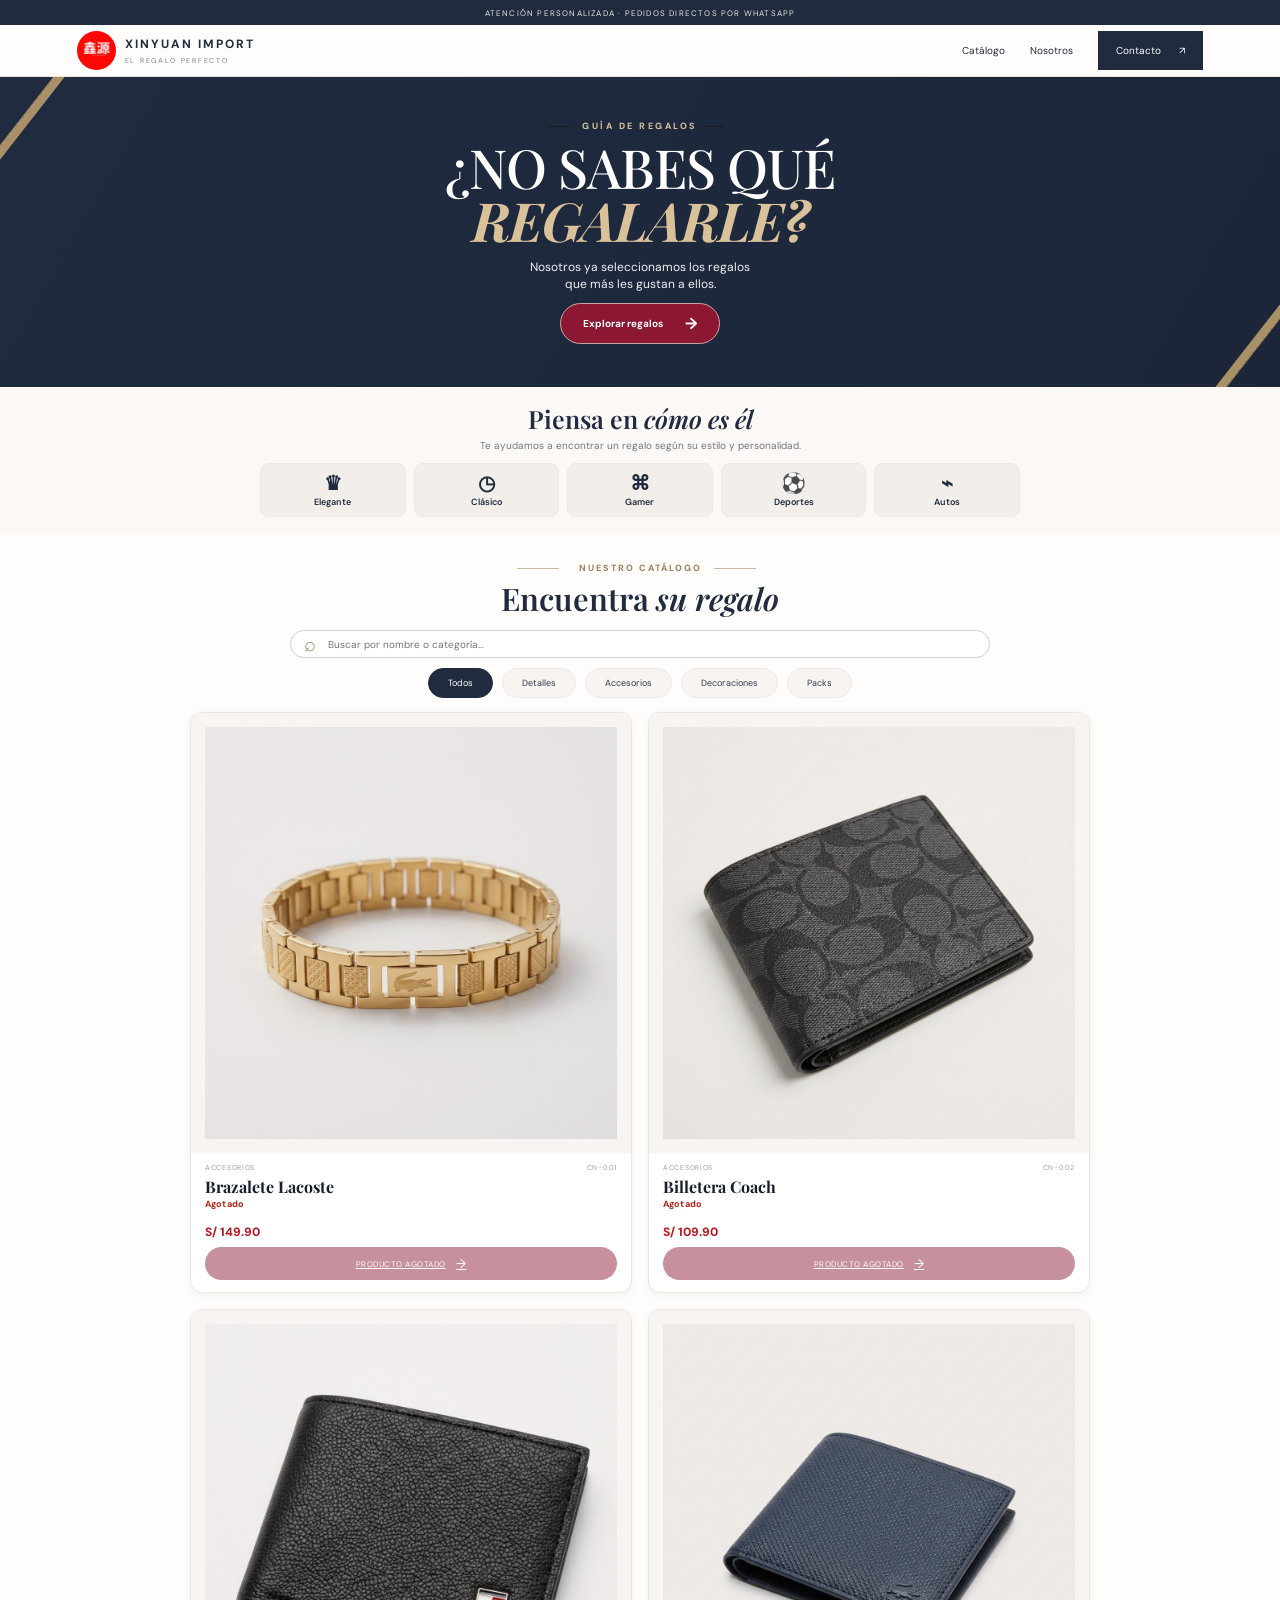
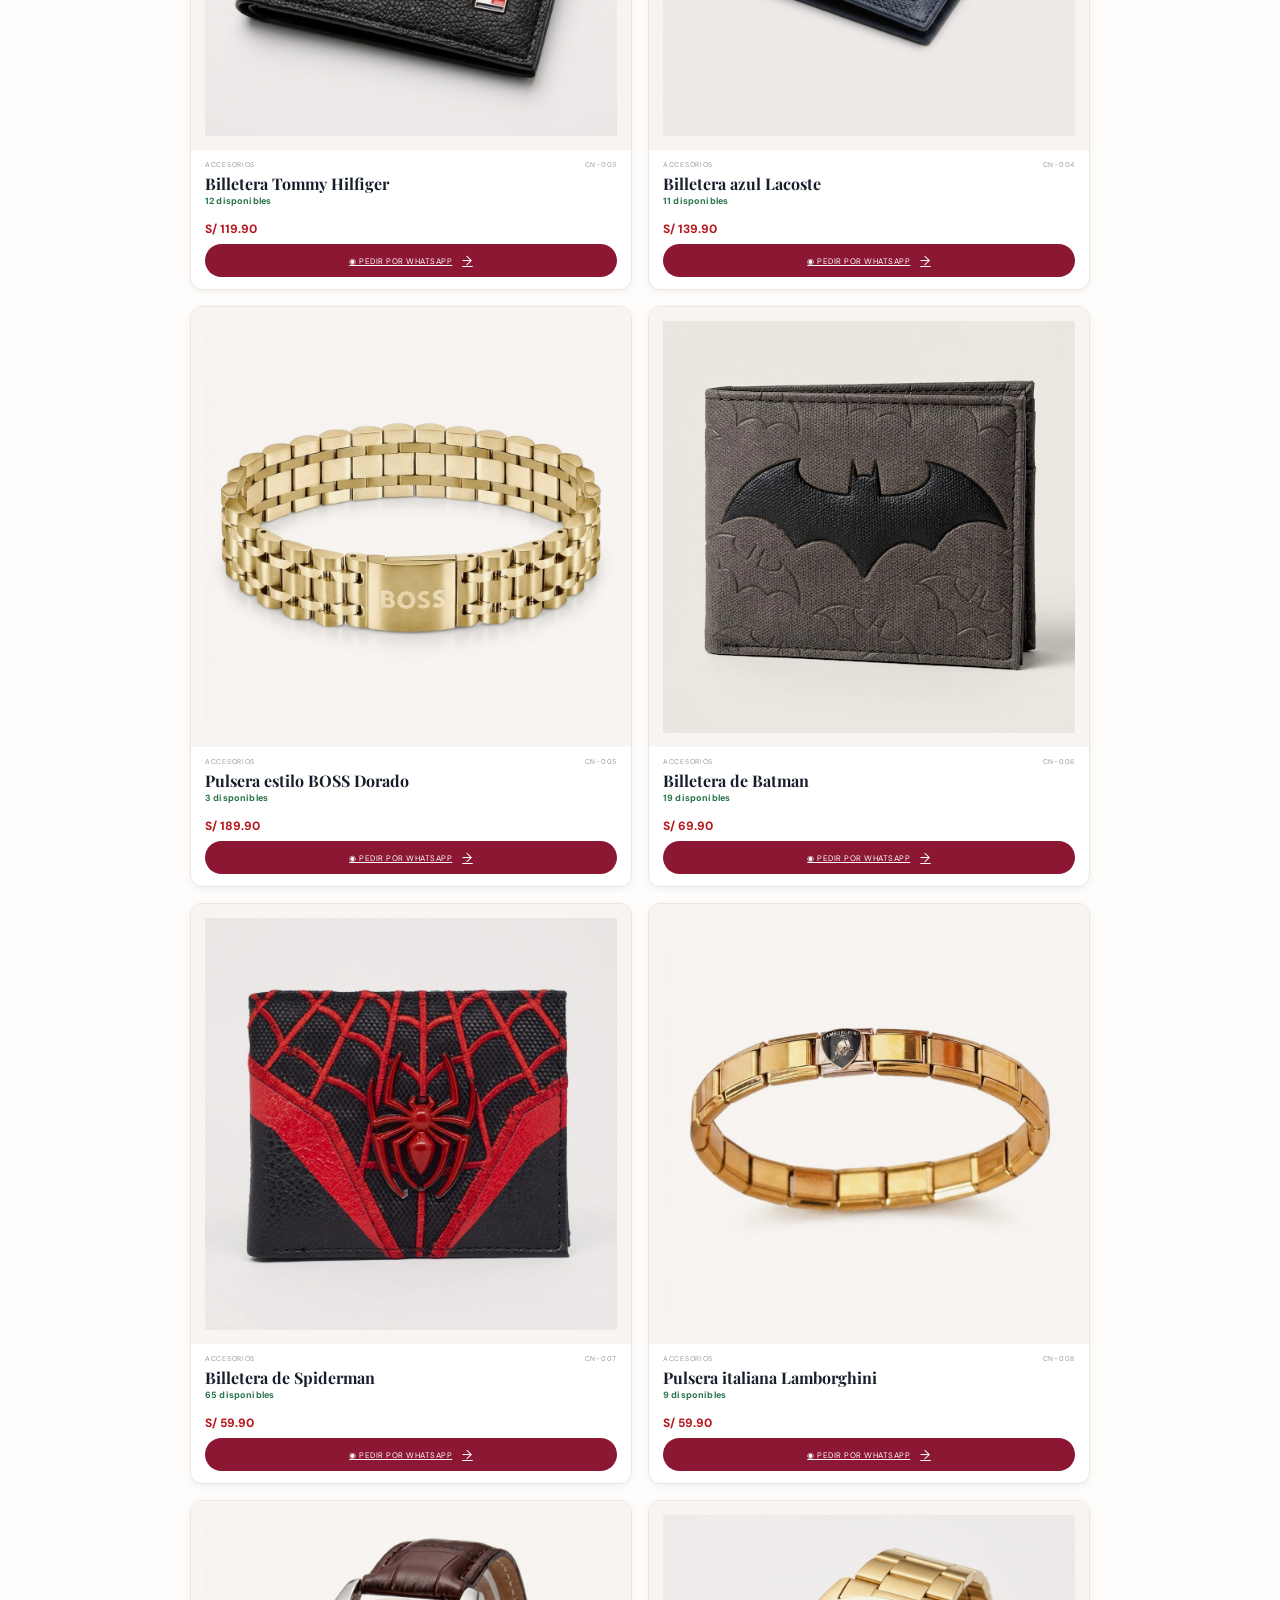
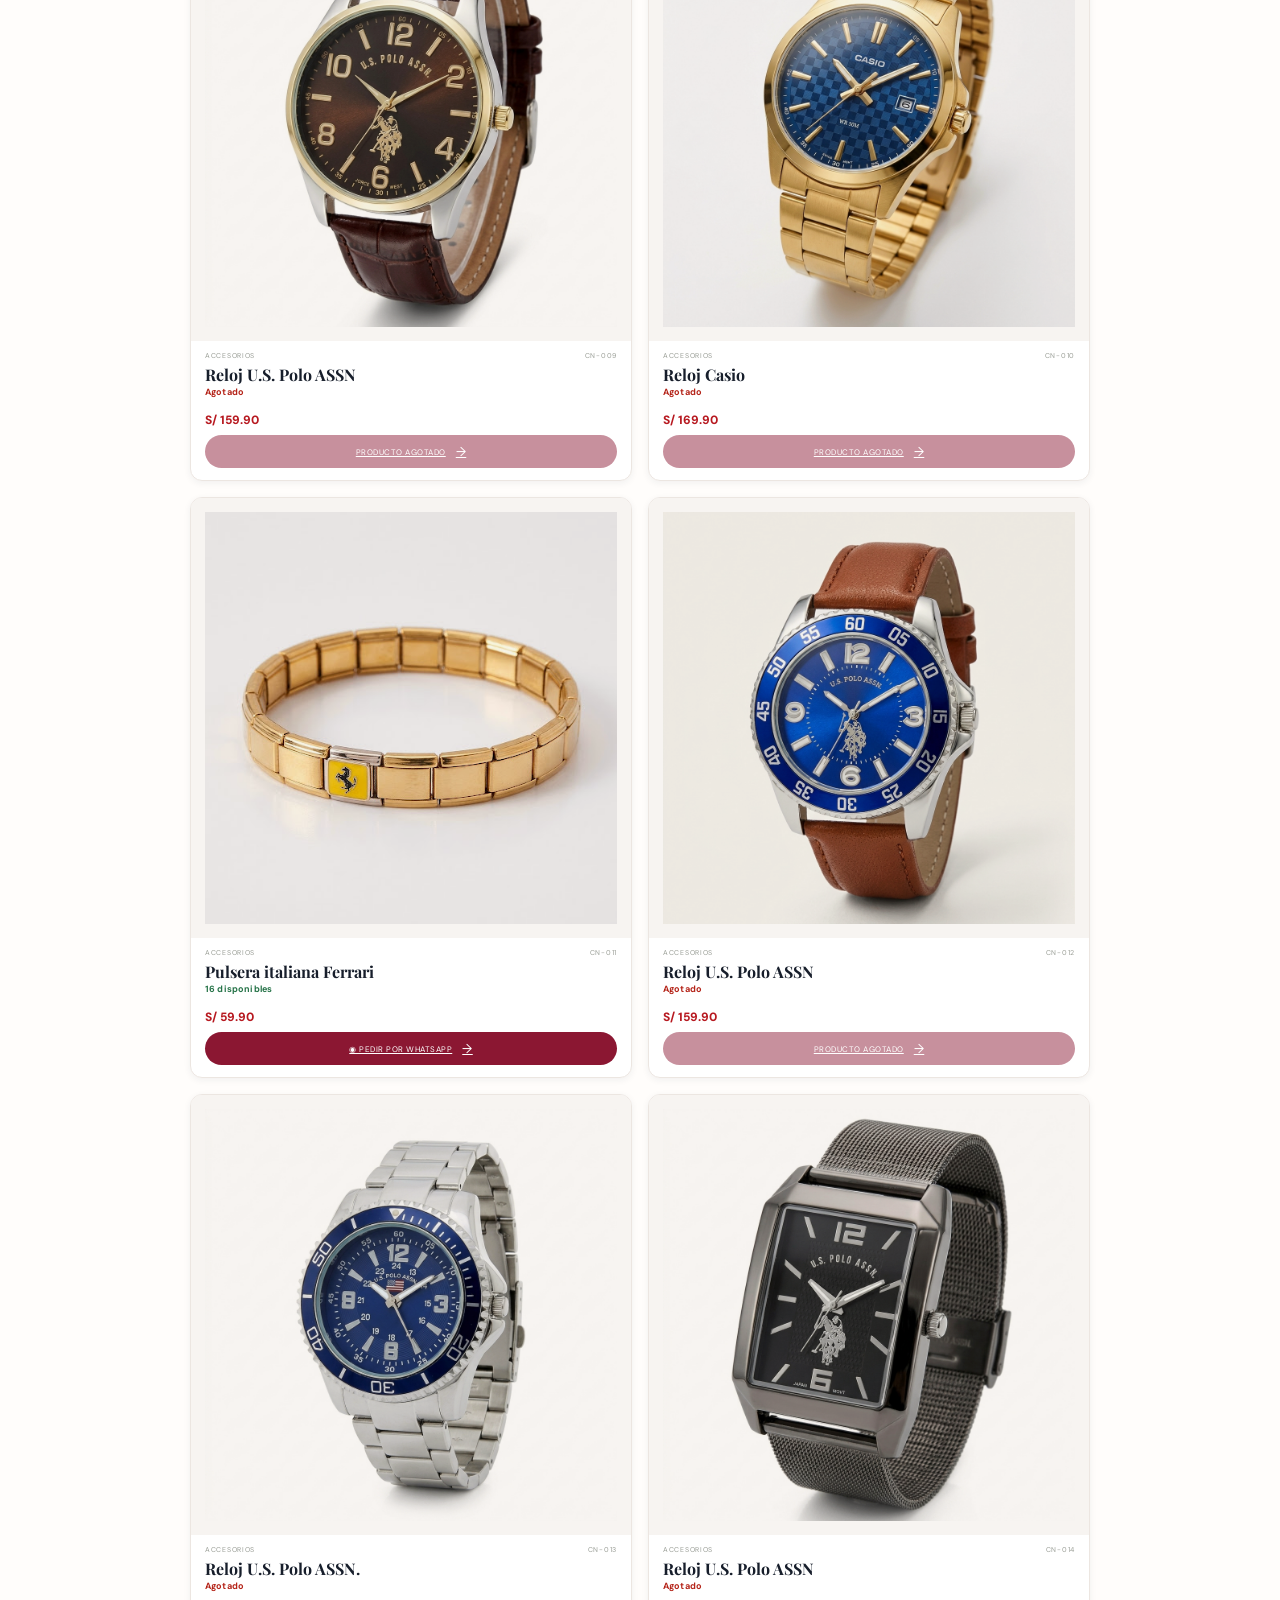
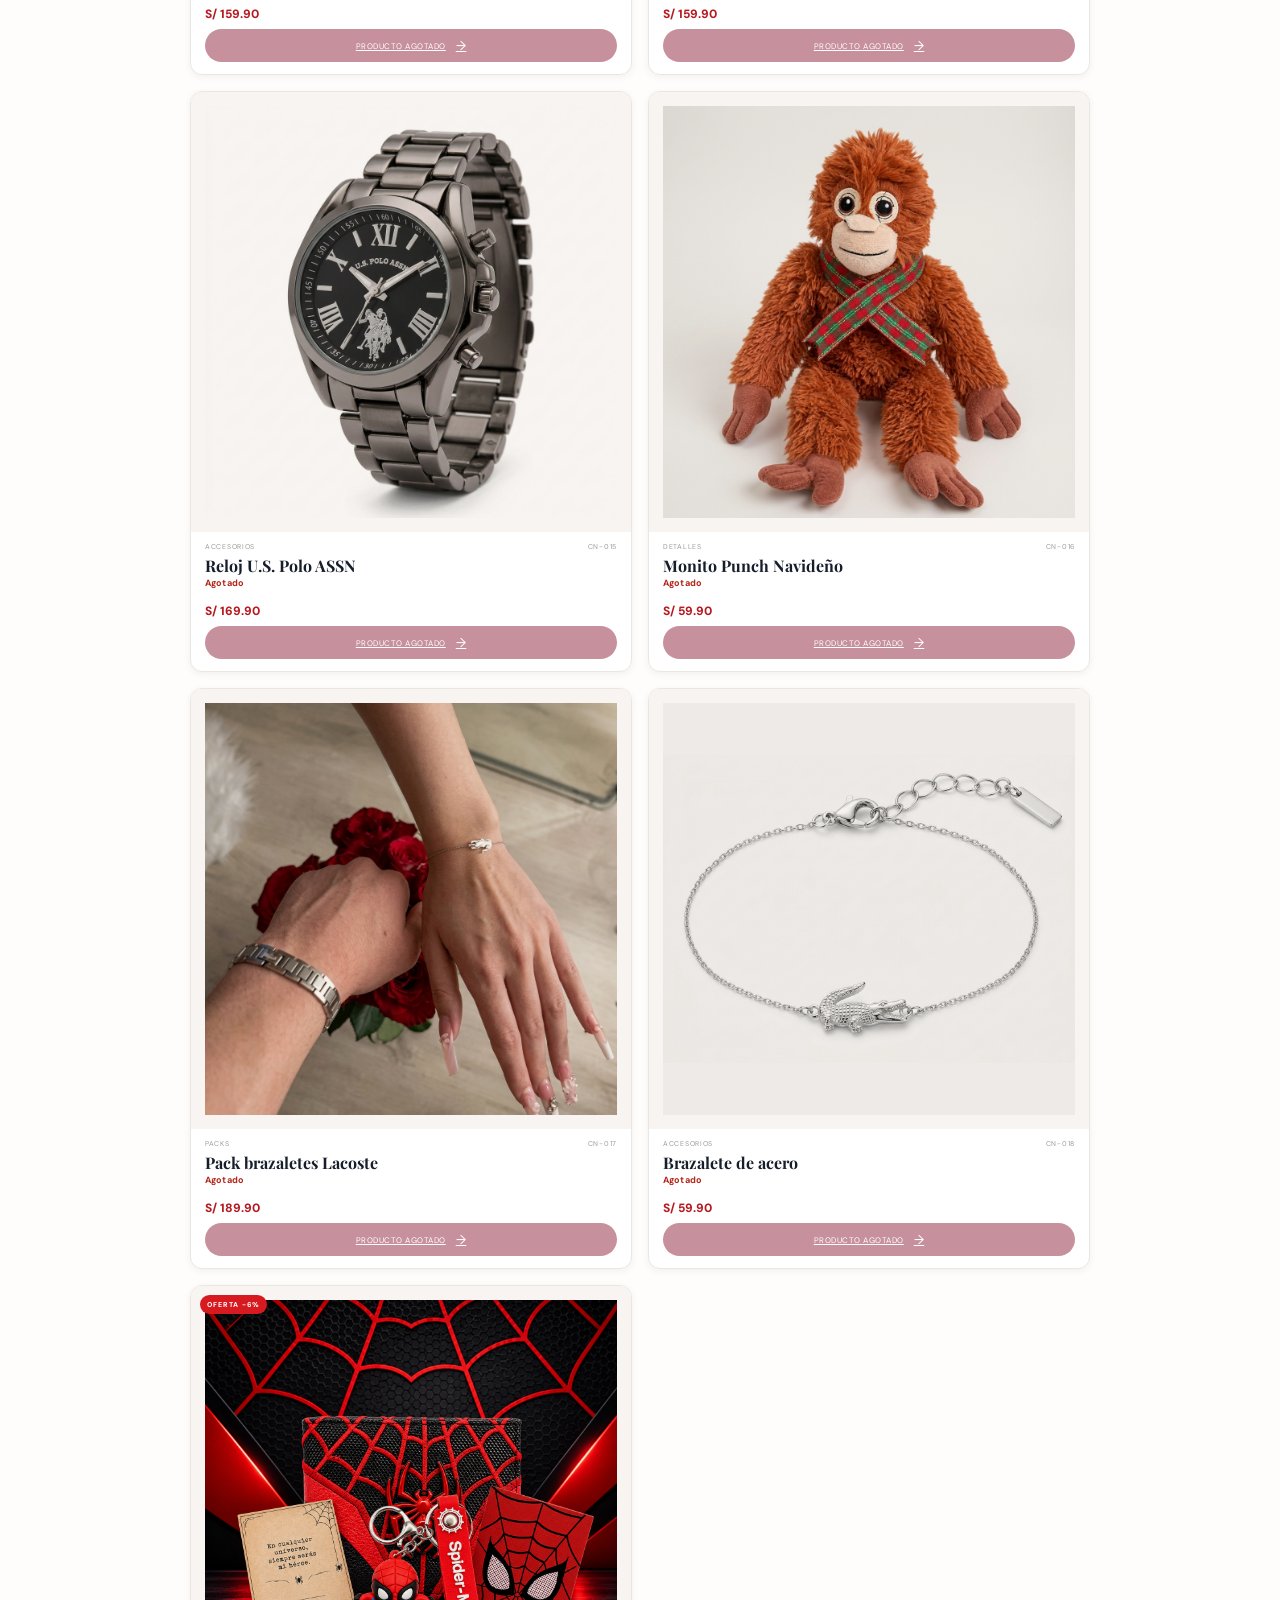
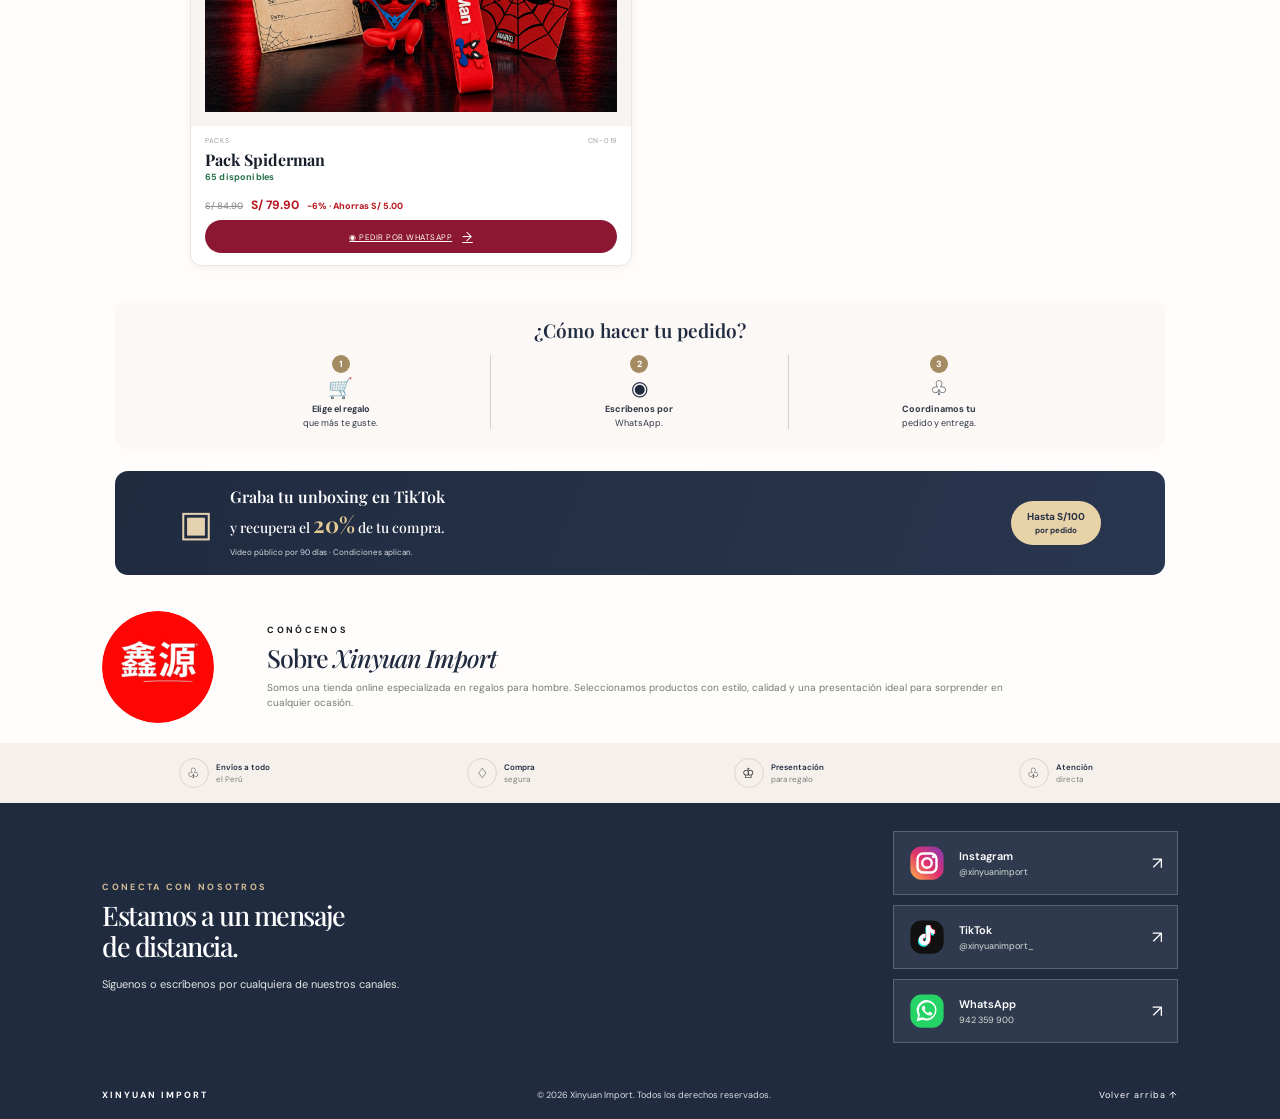
==== commit fd76e4d6: "XY Store V1.4" ====
--- a/index.html
+++ b/index.html
@@ -100,7 +100,7 @@
       <div class="social-links">
         <a class="social-link" href="https://www.instagram.com/xinyuanimport/" target="_blank" rel="noopener noreferrer"><img class="social-logo" src="img/social-instagram.svg" alt=""><span><b>Instagram</b><small>@xinyuanimport</small></span><strong>↗</strong></a>
         <a class="social-link" href="https://www.tiktok.com/@xinyuanimport_" target="_blank" rel="noopener noreferrer"><img class="social-logo" src="img/social-tiktok.svg" alt=""><span><b>TikTok</b><small>@xinyuanimport_</small></span><strong>↗</strong></a>
-        <a class="social-link" id="generalWhatsapp" href="#" target="_blank" rel="noopener noreferrer"><img class="social-logo" src="img/social-whatsapp.svg" alt=""><span><b>WhatsApp</b><small>933 299 897</small></span><strong>↗</strong></a>
+        <a class="social-link" id="generalWhatsapp" href="#" target="_blank" rel="noopener noreferrer"><img class="social-logo" src="img/social-whatsapp.svg" alt=""><span><b>WhatsApp</b><small>942 359 900</small></span><strong>↗</strong></a>
       </div>
     </section>
   </main>
